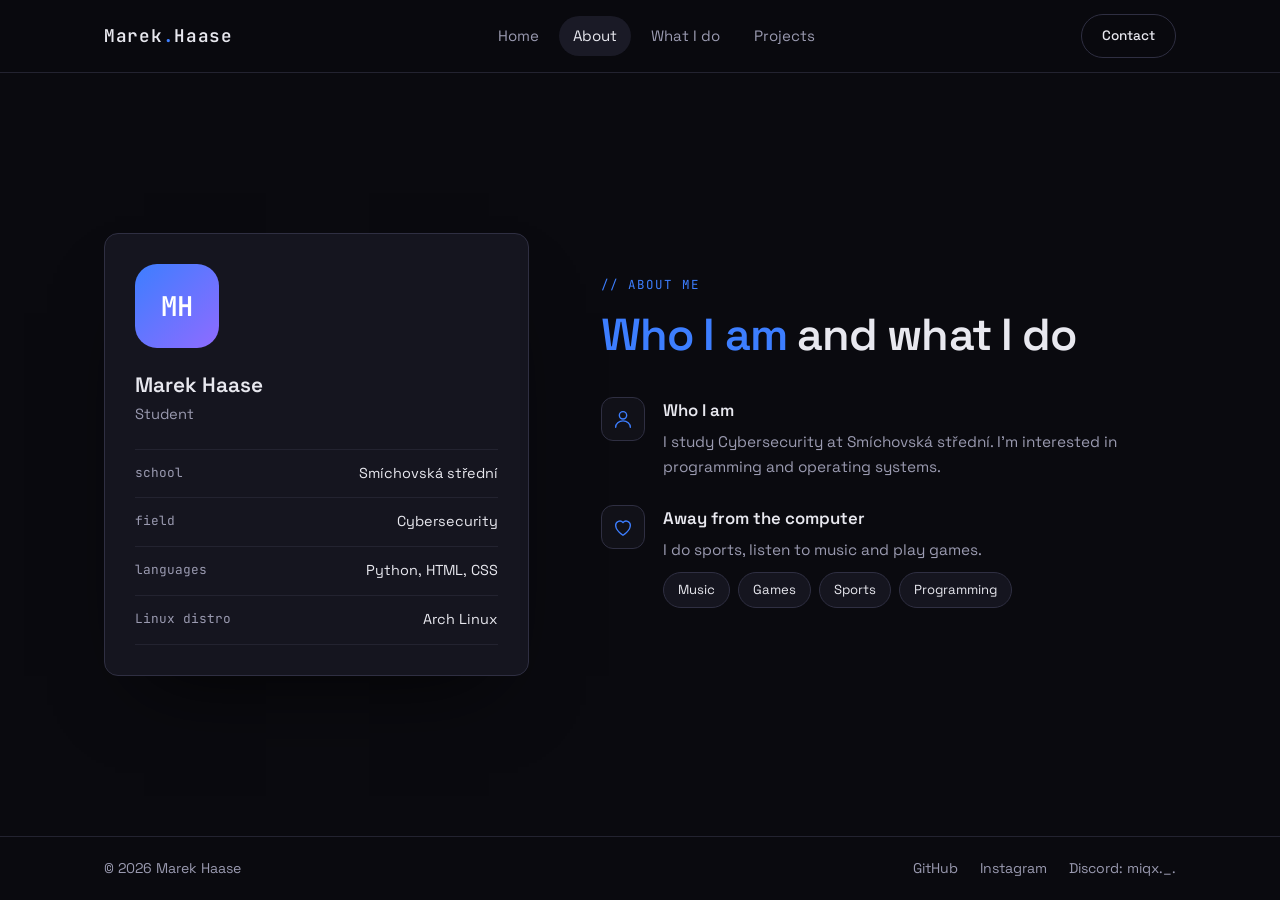
==== about.html @ bb34f5d0 "Add files via upload" ====
<!DOCTYPE html>
<html lang="en">
<head>
<meta charset="UTF-8">
<meta name="viewport" content="width=device-width, initial-scale=1.0">
<title>Marek Haase — About</title>
<meta name="description" content="Who Marek Haase is, what he is into and what he does outside of programming.">
<meta name="theme-color" content="#0a0a0f">
<meta property="og:title" content="Marek Haase — About">
<meta property="og:description" content="Who Marek Haase is, what he is into and what he does outside of programming.">
<meta property="og:type" content="website">
<link rel="icon" href="data:image/svg+xml,%3Csvg xmlns='http://www.w3.org/2000/svg' viewBox='0 0 64 64'%3E%3Crect width='64' height='64' rx='16' fill='%230a0a0f'/%3E%3Ctext x='32' y='43' font-family='monospace' font-size='30' font-weight='700' text-anchor='middle' fill='%233d7eff'%3EM.%3C/text%3E%3C/svg%3E">
<link rel="stylesheet" href="style.css">
<link rel="preconnect" href="https://fonts.googleapis.com">
<link rel="preconnect" href="https://fonts.gstatic.com" crossorigin>
<link href="https://fonts.googleapis.com/css2?family=Space+Grotesk:wght@400;500;600;700&family=JetBrains+Mono:wght@400;500;600&display=swap" rel="stylesheet">
</head>
<body>

<header class="nav">
  <div class="container nav-inner">
    <a href="index.html" class="logo" aria-label="Marek Haase – home">Marek<span>.</span>Haase</a>
    <nav class="nav-links" aria-label="Main navigation">
      <a href="index.html">Home</a>
      <a href="about.html" class="active" aria-current="page">About</a>
      <a href="services.html">What I do</a>
      <a href="projects.html">Projects</a>
    </nav>
    <a href="contact.html" class="btn btn-outline nav-cta">Contact</a>
  </div>
</header>

<main>
<section class="section">
  <div class="container about-grid">
    <div class="profile fade-up">
      <div class="avatar">MH</div>
      <h3>Marek Haase</h3>
      <p class="role">Student</p>
      <ul class="facts">
        <li><span>school</span><span>Smíchovská střední</span></li>
        <li><span>field</span><span>Cybersecurity</span></li>
        <li><span>languages</span><span>Python, HTML, CSS</span></li>
        <li><span>Linux distro</span><span>Arch Linux</span></li>
      </ul>
    </div>
    <div class="about-text fade-up d1">
      <p class="eyebrow">// About me</p>
      <h2 class="section-title"><span class="accent">Who I am</span> and what I do</h2>

      <div class="about-item">
        <div class="about-item-icon"><svg viewBox="0 0 24 24" width="22" height="22" fill="none" stroke="#3d7eff" stroke-width="1.5" stroke-linecap="round" stroke-linejoin="round" aria-hidden="true"><circle cx="12" cy="8" r="4"/><path d="M4 21c0-4 3.5-7 8-7s8 3 8 7"/></svg></div>
        <div>
          <h4>Who I am</h4>
          <p>I study Cybersecurity at Smíchovská střední. I'm interested in programming and operating systems.</p>
        </div>
      </div>

      <div class="about-item">
        <div class="about-item-icon"><svg viewBox="0 0 24 24" width="22" height="22" fill="none" stroke="#3d7eff" stroke-width="1.5" stroke-linecap="round" stroke-linejoin="round" aria-hidden="true"><path d="M12 21s-8-5.2-8-11a4.5 4.5 0 0 1 8-2.8A4.5 4.5 0 0 1 20 10c0 5.8-8 11-8 11z"/></svg></div>
        <div>
          <h4>Away from the computer</h4>
          <p>I do sports, listen to music and play games.</p>
          <div class="chips"><span class="chip">Music</span><span class="chip">Games</span><span class="chip">Sports</span><span class="chip">Programming</span></div>
        </div>
      </div>
    </div>
  </div>
</section>
</main>

<footer class="footer">
  <div class="container footer-inner">
    <span>© 2026 Marek Haase</span>
    <div class="footer-links">
      <a href="https://github.com/miqxik" target="_blank" rel="noopener">GitHub</a>
      <a href="https://www.instagram.com/mrek_h_" target="_blank" rel="noopener">Instagram</a>
      <span>Discord: miqx._.</span>
    </div>
  </div>
</footer>

</body>
</html>
---- style.css ----
:root {
  --bg: #0a0a0f;
  --bg-soft: #111118;
  --surface: #15151f;
  --surface-2: #1a1a26;
  --border: #232330;
  --border-strong: #2f2f42;
  --text: #e8e8ef;
  --text-dim: #9a9ab0;
  --accent: #3d7eff;
  --accent-2: #7aa7ff;
  --accent-soft: #1a2c52;
  --radius: 14px;
  --font-display: 'Space Grotesk', system-ui, sans-serif;
  --font-mono: 'JetBrains Mono', ui-monospace, monospace;
}

* { margin: 0; padding: 0; box-sizing: border-box; }

html { scroll-behavior: smooth; }
body {
  min-height: 100vh;
  min-height: 100dvh;
  display: flex;
  flex-direction: column;
  background: var(--bg);
  color: var(--text);
  font-family: var(--font-display);
  line-height: 1.65;
  -webkit-font-smoothing: antialiased;
}

main { flex: 1; display: flex; flex-direction: column; justify-content: center; }

.container { max-width: 1120px; margin: 0 auto; padding: 0 24px; width: 100%; }

a { color: inherit; text-decoration: none; }
:focus-visible { outline: 2px solid var(--accent-2); outline-offset: 3px; border-radius: 6px; }
::selection { background: var(--accent); color: #fff; }

.accent { color: var(--accent); }
.grad {
  background: linear-gradient(120deg, var(--accent-2), var(--accent) 60%, #8f6bff);
  -webkit-background-clip: text;
  background-clip: text;
  color: transparent;
}

/* ---------- TYPOGRAPHY ---------- */
.eyebrow {
  font-family: var(--font-mono);
  font-size: 0.78rem;
  letter-spacing: 0.16em;
  text-transform: uppercase;
  color: var(--accent);
  margin-bottom: 14px;
}
.eyebrow.center { text-align: center; }

.section-title {
  font-size: clamp(1.9rem, 4.2vw, 2.8rem);
  font-weight: 600;
  line-height: 1.15;
  letter-spacing: -0.02em;
  margin-bottom: 36px;
}
.section-title.center { text-align: center; max-width: 680px; margin: 0 auto 44px; }

/* ---------- BUTTONS ---------- */
.btn {
  display: inline-flex;
  align-items: center;
  gap: 8px;
  padding: 13px 26px;
  border-radius: 999px;
  font-size: 0.95rem;
  font-weight: 500;
  border: 1px solid transparent;
  cursor: pointer;
  transition: transform .15s ease, background .2s ease, border-color .2s ease, color .2s ease, box-shadow .2s ease;
}
.btn:hover { transform: translateY(-2px); }
.btn-primary { background: var(--accent); color: #fff; box-shadow: 0 10px 30px -10px rgba(61,126,255,.7); }
.btn-primary:hover { background: #5b91ff; }
.btn-outline { border-color: var(--border-strong); color: var(--text); }
.btn-outline:hover { border-color: var(--accent); color: var(--accent-2); }
.btn-ghost { color: var(--text-dim); padding: 13px 6px; }
.btn-ghost:hover { color: var(--text); }

/* ---------- NAV ---------- */
.nav {
  position: sticky;
  top: 0;
  z-index: 100;
  background: rgba(10,10,15,.78);
  backdrop-filter: blur(14px);
  -webkit-backdrop-filter: blur(14px);
  border-bottom: 1px solid var(--border);
}
.nav-inner { display: flex; align-items: center; justify-content: space-between; height: 72px; gap: 16px; }
.logo { font-family: var(--font-mono); font-weight: 600; font-size: 1.1rem; letter-spacing: .04em; }
.logo span { color: var(--accent); }
.nav-links { display: flex; gap: 6px; font-size: .94rem; }
.nav-links a {
  position: relative;
  padding: 8px 14px;
  border-radius: 999px;
  color: var(--text-dim);
  transition: color .2s ease, background .2s ease;
}
.nav-links a:hover { color: var(--text); background: var(--surface); }
.nav-links a.active { color: var(--text); background: var(--surface-2); }
.nav-cta { font-size: .85rem; padding: 10px 20px; }

@media (max-width: 760px) {
  .nav-inner { height: auto; flex-wrap: wrap; padding-top: 12px; padding-bottom: 10px; }
  .nav-links {
    order: 3;
    width: 100%;
    overflow-x: auto;
    scrollbar-width: none;
    margin: 0 -6px;
    padding-bottom: 2px;
  }
  .nav-links::-webkit-scrollbar { display: none; }
  .nav-links a { white-space: nowrap; }
}

/* ---------- SHARED SECTION ---------- */
.section { padding: 72px 0; }

.fade-up { animation: fadeUp .7s cubic-bezier(.2,.7,.2,1) both; }
.d1 { animation-delay: .08s; } .d2 { animation-delay: .16s; } .d3 { animation-delay: .24s; } .d4 { animation-delay: .32s; }
@keyframes fadeUp { from { opacity: 0; transform: translateY(18px); } to { opacity: 1; transform: none; } }

/* ---------- HERO ---------- */
.hero {
  position: relative;
  overflow: hidden;
  padding: 84px 0;
  background:
    radial-gradient(circle at 82% 18%, rgba(61,126,255,.16), transparent 48%),
    radial-gradient(circle at 10% 90%, rgba(143,107,255,.08), transparent 45%),
    var(--bg);
}
main > .hero { flex: 1; display: flex; align-items: center; }
.hero::before {
  content: "";
  position: absolute; inset: 0;
  background-image:
    linear-gradient(var(--border) 1px, transparent 1px),
    linear-gradient(90deg, var(--border) 1px, transparent 1px);
  background-size: 56px 56px;
  opacity: .22;
  mask-image: radial-gradient(ellipse at 50% 40%, #000 20%, transparent 75%);
  -webkit-mask-image: radial-gradient(ellipse at 50% 40%, #000 20%, transparent 75%);
  pointer-events: none;
}
.hero-grid {
  position: relative;
  display: grid;
  grid-template-columns: 1.15fr .85fr;
  gap: 64px;
  align-items: center;
}
.hero-text h1 {
  font-size: clamp(2.2rem, 5.6vw, 3.9rem);
  font-weight: 700;
  line-height: 1.08;
  letter-spacing: -.03em;
  margin-bottom: 22px;
}
.hero-sub { color: var(--text-dim); font-size: 1.08rem; max-width: 52ch; margin-bottom: 30px; }
.hero-sub b { color: var(--text); font-weight: 600; }
.hero-actions { display: flex; gap: 14px; flex-wrap: wrap; align-items: center; }

.status {
  display: inline-flex; align-items: center; gap: 10px;
  font-family: var(--font-mono); font-size: .78rem; color: var(--text-dim);
  padding: 7px 14px; border: 1px solid var(--border); border-radius: 999px;
  background: rgba(21,21,31,.7);
  margin-bottom: 26px;
}
.status i { width: 8px; height: 8px; border-radius: 50%; background: #3ddc84; box-shadow: 0 0 0 0 rgba(61,220,132,.6); animation: pulse 2s infinite; }
@keyframes pulse { 70% { box-shadow: 0 0 0 8px rgba(61,220,132,0); } 100% { box-shadow: 0 0 0 0 rgba(61,220,132,0); } }

.terminal {
  background: var(--surface);
  border: 1px solid var(--border-strong);
  border-radius: var(--radius);
  box-shadow: 0 40px 80px -30px rgba(0,0,0,.8), 0 0 0 1px rgba(255,255,255,.02) inset;
  overflow: hidden;
  font-family: var(--font-mono);
  font-size: .86rem;
}
.terminal-bar { display: flex; align-items: center; gap: 8px; padding: 12px 16px; border-bottom: 1px solid var(--border); background: var(--bg-soft); }
.dot { width: 10px; height: 10px; border-radius: 50%; background: var(--border-strong); }
.dot:first-child { background: var(--accent); }
.terminal-title { margin-left: 8px; color: var(--text-dim); font-size: .75rem; }
.terminal-body { padding: 20px 22px 24px; line-height: 1.9; }
.terminal-body .prompt { color: var(--accent-2); }
.terminal-body .out { color: var(--text-dim); display: block; margin-bottom: 8px; }
.terminal-body .out b { color: var(--text); font-weight: 500; }
.cursor { display: inline-block; width: 8px; height: 1em; background: var(--accent); vertical-align: text-bottom; animation: blink 1.1s steps(1) infinite; }
@keyframes blink { 50% { opacity: 0; } }

@media (max-width: 900px) {
  .hero { padding: 56px 0; }
  .hero-grid { grid-template-columns: 1fr; gap: 44px; }
}

/* ---------- CARDS (services) ---------- */
.cards-grid { display: grid; grid-template-columns: repeat(4, 1fr); gap: 16px; }
.card {
  position: relative;
  display: flex;
  flex-direction: column;
  background: var(--surface);
  border: 1px solid var(--border);
  border-radius: var(--radius);
  padding: 26px 22px;
  transition: border-color .2s ease, transform .2s ease, background .2s ease;
}
.card::after {
  content: ""; position: absolute; inset: 0; border-radius: inherit; pointer-events: none;
  background: radial-gradient(circle at 0% 0%, rgba(61,126,255,.12), transparent 55%);
  opacity: 0; transition: opacity .25s ease;
}
.card:hover { border-color: var(--accent); transform: translateY(-5px); }
.card:hover::after { opacity: 1; }
.card-icon {
  width: 48px; height: 48px;
  display: flex; align-items: center; justify-content: center;
  border: 1px solid var(--border-strong);
  border-radius: 12px;
  background: var(--bg-soft);
  margin-bottom: 20px;
}
.card h3 { font-size: 1.08rem; margin-bottom: 8px; font-weight: 600; }
.card p { color: var(--text-dim); font-size: .92rem; margin-bottom: 18px; flex: 1; }
.tag {
  display: inline-block;
  align-self: flex-start;
  font-family: var(--font-mono); font-size: .7rem; letter-spacing: .04em;
  color: var(--accent-2); background: var(--accent-soft);
  padding: 4px 10px; border-radius: 999px;
}

.services-actions { display: flex; justify-content: center; margin-top: 28px; }

@media (max-width: 960px) { .cards-grid { grid-template-columns: repeat(2, 1fr); } }
@media (max-width: 560px) { .cards-grid { grid-template-columns: 1fr; } }

/* ---------- ABOUT ---------- */
.about-grid { display: grid; grid-template-columns: .85fr 1.15fr; gap: 72px; align-items: center; }

.profile {
  background: var(--surface);
  border: 1px solid var(--border-strong);
  border-radius: var(--radius);
  padding: 30px;
  box-shadow: 0 40px 80px -40px rgba(0,0,0,.8);
}
.avatar {
  width: 84px; height: 84px; border-radius: 22px;
  display: flex; align-items: center; justify-content: center;
  font-family: var(--font-mono); font-weight: 600; font-size: 1.7rem;
  background: linear-gradient(135deg, var(--accent), #8f6bff);
  color: #fff; margin-bottom: 20px;
}
.profile h3 { font-size: 1.3rem; font-weight: 600; }
.profile .role { color: var(--text-dim); font-size: .92rem; margin-bottom: 22px; }
.facts { list-style: none; display: grid; gap: 0; border-top: 1px solid var(--border); }
.facts li { display: flex; justify-content: space-between; gap: 16px; padding: 12px 0; border-bottom: 1px solid var(--border); font-size: .9rem; }
.facts li span:first-child { color: var(--text-dim); font-family: var(--font-mono); font-size: .8rem; }
.facts li span:last-child { text-align: right; }

.about-item { display: flex; gap: 18px; margin-bottom: 26px; }
.about-item-icon {
  flex-shrink: 0; width: 44px; height: 44px;
  display: flex; align-items: center; justify-content: center;
  border: 1px solid var(--border-strong); border-radius: 12px; background: var(--bg-soft);
}
.about-item h4 { margin-bottom: 4px; font-weight: 600; font-size: 1.05rem; }
.about-item p { color: var(--text-dim); font-size: .96rem; }

.chips { display: flex; flex-wrap: wrap; gap: 8px; margin-top: 10px; }
.chip { font-size: .82rem; padding: 6px 14px; border: 1px solid var(--border-strong); border-radius: 999px; color: var(--text); background: var(--surface); }

@media (max-width: 900px) { .about-grid { grid-template-columns: 1fr; gap: 44px; } .profile { max-width: 420px; } }

/* ---------- PROJECTS ---------- */
.projects-grid { display: grid; grid-template-columns: repeat(3, 1fr); gap: 20px; }
.project-card {
  display: flex; flex-direction: column;
  background: var(--surface);
  border: 1px solid var(--border);
  border-radius: var(--radius);
  padding: 20px;
  transition: transform .2s ease, border-color .2s ease;
}
.project-card:hover { transform: translateY(-5px); border-color: var(--accent); }
.project-thumb {
  height: 140px; border-radius: 10px; margin-bottom: 20px;
  border: 1px solid var(--border);
  display: flex; align-items: center; justify-content: center;
  font-family: var(--font-mono); font-size: .8rem; color: var(--text-dim);
  background: repeating-linear-gradient(135deg, var(--bg-soft) 0 14px, var(--surface) 14px 28px);
}
.project-thumb.live {
  background: radial-gradient(circle at 30% 20%, rgba(61,126,255,.35), transparent 60%), var(--bg-soft);
  color: var(--accent-2);
}
.project-card h3 { font-size: 1.08rem; margin-bottom: 8px; font-weight: 600; }
.project-card p { color: var(--text-dim); font-size: .92rem; margin-bottom: 18px; flex: 1; }
.project-link { color: var(--accent-2); font-size: .92rem; font-weight: 500; }
.project-link:hover { text-decoration: underline; text-underline-offset: 4px; }
.project-card.soon { opacity: .75; }
.project-card.soon:hover { transform: none; border-color: var(--border); }
.project-card .tag { align-self: flex-start; }

@media (max-width: 900px) { .projects-grid { grid-template-columns: 1fr; } }

/* ---------- CONTACT ---------- */
.contact-inner { display: flex; flex-direction: column; align-items: center; text-align: center; }
.contact-sub { color: var(--text-dim); max-width: 46ch; margin: 0 auto 32px; font-size: 1.05rem; }
.contact-links { display: flex; gap: 12px; flex-wrap: wrap; justify-content: center; margin-top: 22px; }
.contact-box {
  position: relative;
  width: 100%; max-width: 640px;
  padding: 52px 32px;
  border: 1px solid var(--border-strong);
  border-radius: 22px;
  background:
    radial-gradient(circle at 50% 0%, rgba(61,126,255,.16), transparent 60%),
    var(--surface);
}

/* ---------- FOOTER ---------- */
.footer { border-top: 1px solid var(--border); padding: 20px 0; }
.footer-inner { display: flex; justify-content: space-between; align-items: center; flex-wrap: wrap; gap: 14px; color: var(--text-dim); font-size: .88rem; }
.footer-links { display: flex; gap: 22px; flex-wrap: wrap; }
.footer-links a:hover { color: var(--text); }

@media (prefers-reduced-motion: reduce) {
  *, *::before, *::after { animation: none !important; transition: none !important; scroll-behavior: auto !important; }
}
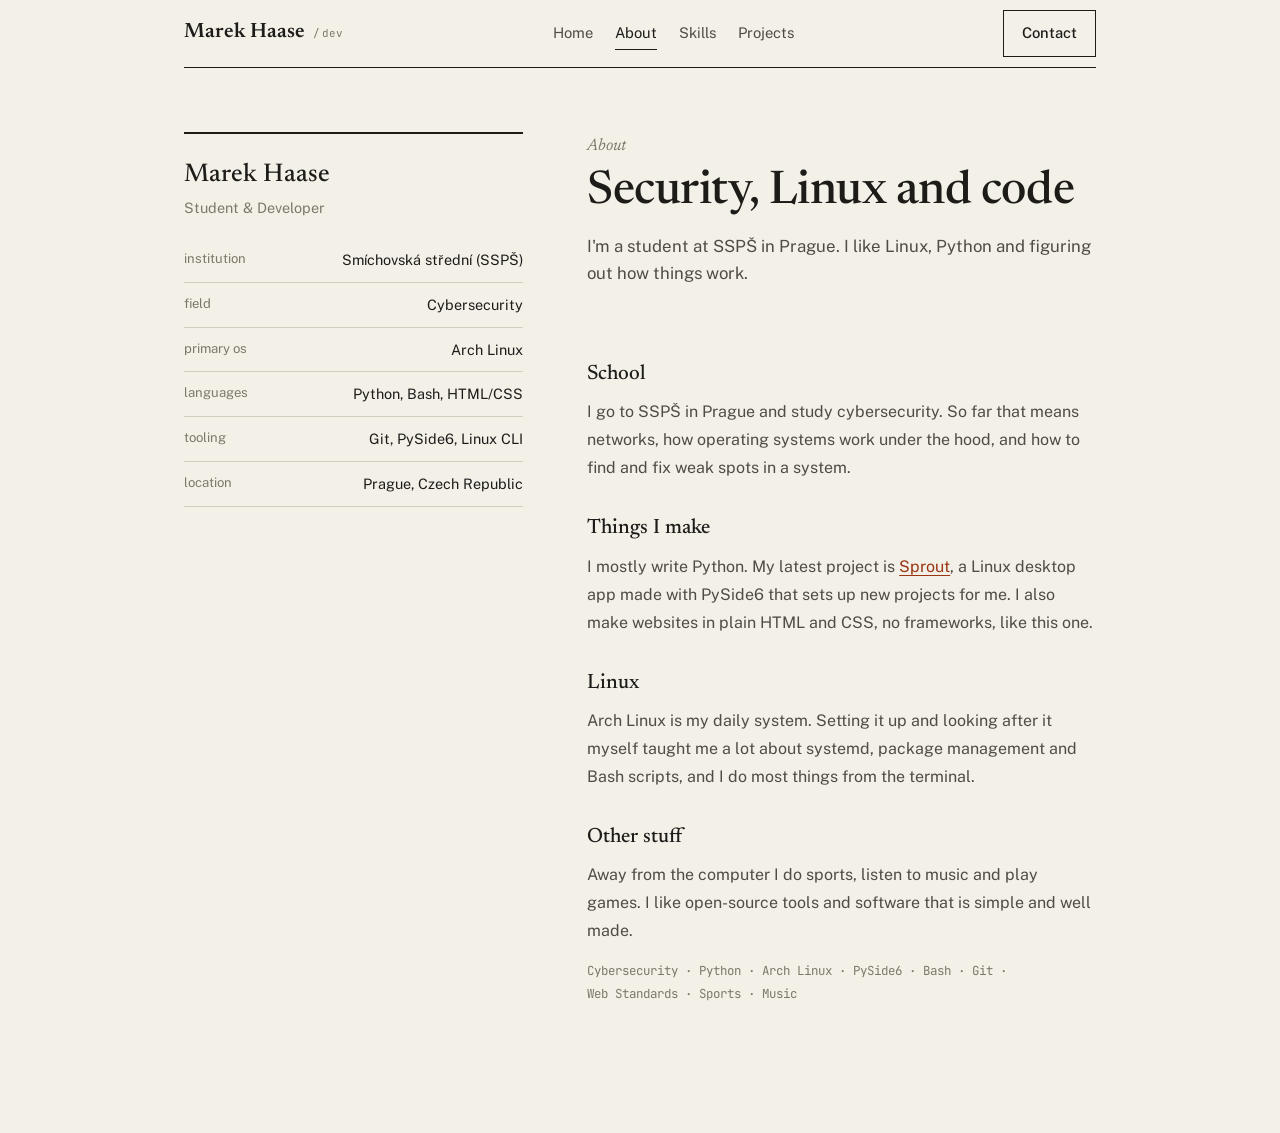
==== commit cd28402d: "edited style and some info" ====
--- a/about.html
+++ b/about.html
@@ -4,26 +4,28 @@
 <meta charset="UTF-8">
 <meta name="viewport" content="width=device-width, initial-scale=1.0">
 <title>Marek Haase — About</title>
-<meta name="description" content="Who Marek Haase is, what he is into and what he does outside of programming.">
-<meta name="theme-color" content="#0a0a0f">
+<meta name="description" content="About Marek Haase: Cybersecurity student at Smíchovská střední průmyslová škola, developer, and Linux enthusiast.">
+<meta name="theme-color" content="#f3f0e8">
 <meta property="og:title" content="Marek Haase — About">
-<meta property="og:description" content="Who Marek Haase is, what he is into and what he does outside of programming.">
+<meta property="og:description" content="About Marek Haase: Cybersecurity student at Smíchovská střední průmyslová škola, developer, and Linux enthusiast.">
 <meta property="og:type" content="website">
-<link rel="icon" href="data:image/svg+xml,%3Csvg xmlns='http://www.w3.org/2000/svg' viewBox='0 0 64 64'%3E%3Crect width='64' height='64' rx='16' fill='%230a0a0f'/%3E%3Ctext x='32' y='43' font-family='monospace' font-size='30' font-weight='700' text-anchor='middle' fill='%233d7eff'%3EM.%3C/text%3E%3C/svg%3E">
+<link rel="icon" href="data:image/svg+xml,%3Csvg xmlns='http://www.w3.org/2000/svg' viewBox='0 0 64 64'%3E%3Crect width='64' height='64' rx='12' fill='%2314171f'/%3E%3Ctext x='32' y='42' font-family='monospace' font-size='26' font-weight='600' text-anchor='middle' fill='%23f1f3f7'%3EMH%3C/text%3E%3C/svg%3E">
 <link rel="stylesheet" href="style.css">
 <link rel="preconnect" href="https://fonts.googleapis.com">
 <link rel="preconnect" href="https://fonts.gstatic.com" crossorigin>
-<link href="https://fonts.googleapis.com/css2?family=Space+Grotesk:wght@400;500;600;700&family=JetBrains+Mono:wght@400;500;600&display=swap" rel="stylesheet">
+<link href="https://fonts.googleapis.com/css2?family=JetBrains+Mono:wght@400;500&family=Newsreader:ital,opsz,wght@0,6..72,400;0,6..72,500;0,6..72,600;1,6..72,400&family=Public+Sans:wght@400;500;600&display=swap" rel="stylesheet">
 </head>
 <body>
 
 <header class="nav">
   <div class="container nav-inner">
-    <a href="index.html" class="logo" aria-label="Marek Haase – home">Marek<span>.</span>Haase</a>
+    <a href="index.html" class="logo" aria-label="Marek Haase – Home">
+      Marek Haase <span class="logo-badge">dev</span>
+    </a>
     <nav class="nav-links" aria-label="Main navigation">
       <a href="index.html">Home</a>
       <a href="about.html" class="active" aria-current="page">About</a>
-      <a href="services.html">What I do</a>
+      <a href="services.html">Skills</a>
       <a href="projects.html">Projects</a>
     </nav>
     <a href="contact.html" class="btn btn-outline nav-cta">Contact</a>
@@ -33,35 +35,59 @@
 <main>
 <section class="section">
   <div class="container about-grid">
-    <div class="profile fade-up">
-      <div class="avatar">MH</div>
-      <h3>Marek Haase</h3>
-      <p class="role">Student</p>
-      <ul class="facts">
-        <li><span>school</span><span>Smíchovská střední</span></li>
-        <li><span>field</span><span>Cybersecurity</span></li>
-        <li><span>languages</span><span>Python, HTML, CSS</span></li>
-        <li><span>Linux distro</span><span>Arch Linux</span></li>
-      </ul>
-    </div>
-    <div class="about-text fade-up d1">
-      <p class="eyebrow">// About me</p>
-      <h2 class="section-title"><span class="accent">Who I am</span> and what I do</h2>
-
-      <div class="about-item">
-        <div class="about-item-icon"><svg viewBox="0 0 24 24" width="22" height="22" fill="none" stroke="#3d7eff" stroke-width="1.5" stroke-linecap="round" stroke-linejoin="round" aria-hidden="true"><circle cx="12" cy="8" r="4"/><path d="M4 21c0-4 3.5-7 8-7s8 3 8 7"/></svg></div>
+    <aside class="about-profile-card">
+      <div class="about-avatar-block">
+        <div class="about-avatar">MH</div>
         <div>
-          <h4>Who I am</h4>
-          <p>I study Cybersecurity at Smíchovská střední. I'm interested in programming and operating systems.</p>
+          <h3>Marek Haase</h3>
+          <p class="role">Student & Developer</p>
         </div>
       </div>
+      <ul class="about-facts">
+        <li><span>institution</span><span>Smíchovská střední (SSPŠ)</span></li>
+        <li><span>field</span><span>Cybersecurity</span></li>
+        <li><span>primary os</span><span>Arch Linux</span></li>
+        <li><span>languages</span><span>Python, Bash, HTML/CSS</span></li>
+        <li><span>tooling</span><span>Git, PySide6, Linux CLI</span></li>
+        <li><span>location</span><span>Prague, Czech Republic</span></li>
+      </ul>
+    </aside>
 
-      <div class="about-item">
-        <div class="about-item-icon"><svg viewBox="0 0 24 24" width="22" height="22" fill="none" stroke="#3d7eff" stroke-width="1.5" stroke-linecap="round" stroke-linejoin="round" aria-hidden="true"><path d="M12 21s-8-5.2-8-11a4.5 4.5 0 0 1 8-2.8A4.5 4.5 0 0 1 20 10c0 5.8-8 11-8 11z"/></svg></div>
-        <div>
-          <h4>Away from the computer</h4>
-          <p>I do sports, listen to music and play games.</p>
-          <div class="chips"><span class="chip">Music</span><span class="chip">Games</span><span class="chip">Sports</span><span class="chip">Programming</span></div>
+    <div class="about-narrative">
+      <div>
+        <p class="eyebrow">About</p>
+        <h1 class="section-title">Security, Linux and code</h1>
+        <p class="section-sub">I'm a student at SSPŠ in Prague. I like Linux, Python and figuring out how things work.</p>
+      </div>
+
+      <div class="about-block">
+        <h4>School</h4>
+        <p>I go to SSPŠ in Prague and study cybersecurity. So far that means networks, how operating systems work under the hood, and how to find and fix weak spots in a system.</p>
+      </div>
+
+      <div class="about-block">
+        <h4>Things I make</h4>
+        <p>I mostly write Python. My latest project is <a href="https://github.com/marekhaase/Sprout" target="_blank" rel="noopener noreferrer" style="color:var(--accent-hover);text-decoration:underline;text-underline-offset:3px;">Sprout</a>, a Linux desktop app made with PySide6 that sets up new projects for me. I also make websites in plain HTML and CSS, no frameworks, like this one.</p>
+      </div>
+
+      <div class="about-block">
+        <h4>Linux</h4>
+        <p>Arch Linux is my daily system. Setting it up and looking after it myself taught me a lot about systemd, package management and Bash scripts, and I do most things from the terminal.</p>
+      </div>
+
+      <div class="about-block">
+        <h4>Other stuff</h4>
+        <p>Away from the computer I do sports, listen to music and play games. I like open-source tools and software that is simple and well made.</p>
+        <div class="chips">
+          <span class="chip">Cybersecurity</span>
+          <span class="chip">Python</span>
+          <span class="chip">Arch Linux</span>
+          <span class="chip">PySide6</span>
+          <span class="chip">Bash</span>
+          <span class="chip">Git</span>
+          <span class="chip">Web Standards</span>
+          <span class="chip">Sports</span>
+          <span class="chip">Music</span>
         </div>
       </div>
     </div>
@@ -69,16 +95,5 @@
 </section>
 </main>
 
-<footer class="footer">
-  <div class="container footer-inner">
-    <span>© 2026 Marek Haase</span>
-    <div class="footer-links">
-      <a href="https://github.com/miqxik" target="_blank" rel="noopener">GitHub</a>
-      <a href="https://www.instagram.com/mrek_h_" target="_blank" rel="noopener">Instagram</a>
-      <span>Discord: miqx._.</span>
-    </div>
-  </div>
-</footer>
-
 </body>
 </html>
--- a/style.css
+++ b/style.css
@@ -1,23 +1,64 @@
+/* ---------- TOKENS ---------- */
 :root {
-  --bg: #0a0a0f;
-  --bg-soft: #111118;
-  --surface: #15151f;
-  --surface-2: #1a1a26;
-  --border: #232330;
-  --border-strong: #2f2f42;
-  --text: #e8e8ef;
-  --text-dim: #9a9ab0;
-  --accent: #3d7eff;
-  --accent-2: #7aa7ff;
-  --accent-soft: #1a2c52;
-  --radius: 14px;
-  --font-display: 'Space Grotesk', system-ui, sans-serif;
-  --font-mono: 'JetBrains Mono', ui-monospace, monospace;
+  --bg: #f3f0e8;
+  --bg-subtle: #ece8dd;
+  --surface: transparent;
+  --surface-raised: #ebe6da;
+  --surface-hover: #e4dfd1;
+
+  --border: #d3cdbd;
+  --border-subtle: #ddd8ca;
+  --border-strong: #1d1c19;
+  --border-focus: #9a3412;
+
+  --text: #1d1c19;
+  --text-secondary: #4f4c44;
+  --text-muted: #7d7869;
+
+  --accent: #9a3412;
+  --accent-hover: #9a3412;
+  --accent-soft: transparent;
+  --accent-border: #9a3412;
+
+  --emerald: #3f6b3a;
+  --emerald-soft: transparent;
+  --emerald-border: #3f6b3a;
+
+  --radius-sm: 0;
+  --radius-md: 0;
+  --radius-lg: 0;
+
+  --font-sans: 'Public Sans', -apple-system, 'Segoe UI', Helvetica, Arial, sans-serif;
+  --font-serif: 'Newsreader', Georgia, 'Times New Roman', serif;
+  --font-mono: 'JetBrains Mono', ui-monospace, Menlo, Consolas, monospace;
+}
+
+@media (prefers-color-scheme: dark) {
+  :root {
+    --bg: #1a1916;
+    --bg-subtle: #22211d;
+    --surface-raised: #26241f;
+    --surface-hover: #2e2b25;
+    --border: #38352e;
+    --border-subtle: #2c2a25;
+    --border-strong: #ece8dd;
+    --border-focus: #e08a62;
+    --text: #ece8dd;
+    --text-secondary: #b6b1a2;
+    --text-muted: #86816f;
+    --accent: #e08a62;
+    --accent-hover: #e08a62;
+    --accent-border: #e08a62;
+    --emerald: #8fbf86;
+    --emerald-border: #8fbf86;
+  }
+  html { color-scheme: dark; }
 }
 
 * { margin: 0; padding: 0; box-sizing: border-box; }
 
-html { scroll-behavior: smooth; }
+html { color-scheme: light; }
+
 body {
   min-height: 100vh;
   min-height: 100dvh;
@@ -25,323 +66,280 @@
   flex-direction: column;
   background: var(--bg);
   color: var(--text);
-  font-family: var(--font-display);
+  font-family: var(--font-sans);
+  font-size: 16px;
   line-height: 1.65;
   -webkit-font-smoothing: antialiased;
 }
 
-main { flex: 1; display: flex; flex-direction: column; justify-content: center; }
-
-.container { max-width: 1120px; margin: 0 auto; padding: 0 24px; width: 100%; }
+main { flex: 1; display: flex; flex-direction: column; }
+
+.container { max-width: 960px; margin: 0 auto; padding: 0 24px; width: 100%; }
 
 a { color: inherit; text-decoration: none; }
-:focus-visible { outline: 2px solid var(--accent-2); outline-offset: 3px; border-radius: 6px; }
-::selection { background: var(--accent); color: #fff; }
-
-.accent { color: var(--accent); }
-.grad {
-  background: linear-gradient(120deg, var(--accent-2), var(--accent) 60%, #8f6bff);
-  -webkit-background-clip: text;
-  background-clip: text;
-  color: transparent;
-}
+
+:focus-visible { outline: 2px solid var(--accent); outline-offset: 3px; }
+
+::selection { background: var(--text); color: var(--bg); }
 
 /* ---------- TYPOGRAPHY ---------- */
 .eyebrow {
-  font-family: var(--font-mono);
-  font-size: 0.78rem;
-  letter-spacing: 0.16em;
-  text-transform: uppercase;
-  color: var(--accent);
+  font-family: var(--font-serif);
+  font-style: italic;
+  font-size: 1.05rem;
+  color: var(--text-muted);
+  margin-bottom: 6px;
+  display: inline-block;
+}
+.eyebrow.center { display: block; text-align: left; }
+
+.section-title {
+  font-family: var(--font-serif);
+  font-size: clamp(2rem, 4.2vw, 2.9rem);
+  font-weight: 500;
+  line-height: 1.12;
+  letter-spacing: -0.01em;
   margin-bottom: 14px;
 }
-.eyebrow.center { text-align: center; }
-
-.section-title {
-  font-size: clamp(1.9rem, 4.2vw, 2.8rem);
-  font-weight: 600;
-  line-height: 1.15;
-  letter-spacing: -0.02em;
-  margin-bottom: 36px;
-}
-.section-title.center { text-align: center; max-width: 680px; margin: 0 auto 44px; }
+.section-title.center { text-align: left; }
+
+.section-sub {
+  color: var(--text-secondary);
+  font-size: 1.05rem;
+  max-width: 56ch;
+  margin-bottom: 40px;
+}
+.section-sub.center { text-align: left; margin-left: 0; margin-right: 0; }
+
+/* the page headers on projects/skills/contact have inline centering; override */
+.section .container > div[style*="text-align: center"] {
+  text-align: left !important;
+  margin-left: 0 !important;
+  margin-right: 0 !important;
+  max-width: 640px !important;
+}
+
+/* ---------- NAV ---------- */
+.nav { background: var(--bg); }
+
+.nav-inner { display: flex; align-items: center; justify-content: space-between; height: 68px; gap: 16px; border-bottom: 1px solid var(--border-strong); }
+
+.logo { font-family: var(--font-serif); font-size: 1.3rem; font-weight: 600; display: inline-flex; align-items: baseline; gap: 8px; }
+
+.logo-badge { font-family: var(--font-mono); font-size: 0.68rem; color: var(--text-muted); font-weight: 400; }
+.logo-badge::before { content: "/"; margin-right: 2px; }
+
+.nav-links { display: flex; align-items: center; gap: 22px; font-size: 0.92rem; }
+
+.nav-links a {
+  padding: 4px 0;
+  color: var(--text-secondary);
+  border-bottom: 1px solid transparent;
+}
+.nav-links a:hover { color: var(--text); border-bottom-color: var(--text-muted); }
+.nav-links a.active { color: var(--text); border-bottom-color: var(--text); }
+
+.nav-cta { font-size: 0.9rem; padding: 6px 14px; }
+
+@media (max-width: 760px) {
+  .nav-inner { height: auto; flex-wrap: wrap; padding-top: 14px; padding-bottom: 14px; }
+  .nav-links { order: 3; width: 100%; overflow-x: auto; scrollbar-width: none; }
+  .nav-links::-webkit-scrollbar { display: none; }
+  .nav-links a { white-space: nowrap; }
+}
 
 /* ---------- BUTTONS ---------- */
 .btn {
-  display: inline-flex;
-  align-items: center;
-  gap: 8px;
-  padding: 13px 26px;
-  border-radius: 999px;
-  font-size: 0.95rem;
-  font-weight: 500;
-  border: 1px solid transparent;
-  cursor: pointer;
-  transition: transform .15s ease, background .2s ease, border-color .2s ease, color .2s ease, box-shadow .2s ease;
-}
-.btn:hover { transform: translateY(-2px); }
-.btn-primary { background: var(--accent); color: #fff; box-shadow: 0 10px 30px -10px rgba(61,126,255,.7); }
-.btn-primary:hover { background: #5b91ff; }
-.btn-outline { border-color: var(--border-strong); color: var(--text); }
-.btn-outline:hover { border-color: var(--accent); color: var(--accent-2); }
-.btn-ghost { color: var(--text-dim); padding: 13px 6px; }
-.btn-ghost:hover { color: var(--text); }
-
-/* ---------- NAV ---------- */
-.nav {
-  position: sticky;
-  top: 0;
-  z-index: 100;
-  background: rgba(10,10,15,.78);
-  backdrop-filter: blur(14px);
-  -webkit-backdrop-filter: blur(14px);
+  display: inline-flex; align-items: center; justify-content: center; gap: 8px;
+  padding: 10px 18px;
+  font-family: inherit; font-size: 0.92rem; font-weight: 500;
+  cursor: pointer; white-space: nowrap;
+  border: 1px solid var(--border-strong);
+  transition: background 0.12s ease, color 0.12s ease;
+}
+.btn-primary { background: var(--text); color: var(--bg); }
+.btn-primary:hover { background: var(--accent); border-color: var(--accent); color: #fff; }
+.btn-outline { background: transparent; color: var(--text); }
+.btn-outline:hover { background: var(--text); color: var(--bg); }
+.btn-ghost {
+  border-color: transparent; background: transparent; color: var(--text-secondary);
+  text-decoration: underline; text-underline-offset: 4px; padding: 10px 6px;
+}
+.btn-ghost:hover { color: var(--accent); }
+
+/* ---------- HERO ---------- */
+.hero { padding: 88px 0 80px; display: flex; align-items: center; }
+main > .hero { flex: 1; }
+
+.hero-grid { display: grid; grid-template-columns: 1.2fr 0.8fr; gap: 64px; align-items: start; }
+
+.status-badge {
+  display: block;
+  font-family: var(--font-mono); font-size: 0.74rem; color: var(--text-muted);
+  margin-bottom: 28px;
+}
+.status-dot { display: none; }
+
+.hero-title {
+  font-family: var(--font-serif);
+  font-size: clamp(3rem, 7vw, 5rem);
+  font-weight: 500; line-height: 1; letter-spacing: -0.02em;
+  margin-bottom: 18px;
+}
+
+.hero-subtitle {
+  font-family: var(--font-serif); font-style: italic;
+  font-size: clamp(1.3rem, 2.4vw, 1.6rem);
+  color: var(--accent);
+  margin-bottom: 22px;
+}
+
+.hero-desc { color: var(--text-secondary); font-size: 1.05rem; margin-bottom: 34px; max-width: 50ch; }
+
+.hero-actions { display: flex; gap: 12px; flex-wrap: wrap; align-items: center; }
+
+/* ---------- SPEC TABLE (hero right) ---------- */
+.spec-card { border-top: 2px solid var(--border-strong); padding-top: 18px; display: flex; flex-direction: column; gap: 14px; }
+
+.spec-header { display: flex; align-items: center; justify-content: space-between; padding-bottom: 14px; border-bottom: 1px solid var(--border); }
+.spec-identity { display: flex; align-items: center; gap: 0; }
+.spec-avatar { display: none; }
+.spec-name { font-family: var(--font-serif); font-weight: 600; font-size: 1.15rem; }
+.spec-handle { font-family: var(--font-mono); font-size: 0.74rem; color: var(--text-muted); }
+.spec-tag { font-family: var(--font-mono); font-size: 0.72rem; color: var(--text-muted); }
+
+.spec-rows { display: grid; gap: 0; }
+.spec-row { display: flex; justify-content: space-between; align-items: baseline; gap: 16px; font-size: 0.9rem; padding: 9px 0; border-bottom: 1px solid var(--border); }
+.spec-row:last-child { border-bottom: none; }
+.spec-row .spec-label { font-size: 0.82rem; color: var(--text-muted); white-space: nowrap; }
+.spec-row .spec-value { text-align: right; }
+.spec-row a { color: var(--accent); text-decoration: underline; text-underline-offset: 3px; }
+
+/* ---------- SECTIONS ---------- */
+.section { padding: 64px 0 88px; }
+
+/* ---------- PROJECTS ---------- */
+.projects-grid { display: grid; grid-template-columns: 1fr; gap: 0; border-top: 2px solid var(--border-strong); }
+
+.project-card {
+  display: grid;
+  grid-template-columns: 170px 1fr;
+  column-gap: 32px;
+  padding: 28px 0;
   border-bottom: 1px solid var(--border);
 }
-.nav-inner { display: flex; align-items: center; justify-content: space-between; height: 72px; gap: 16px; }
-.logo { font-family: var(--font-mono); font-weight: 600; font-size: 1.1rem; letter-spacing: .04em; }
-.logo span { color: var(--accent); }
-.nav-links { display: flex; gap: 6px; font-size: .94rem; }
-.nav-links a {
-  position: relative;
-  padding: 8px 14px;
-  border-radius: 999px;
-  color: var(--text-dim);
-  transition: color .2s ease, background .2s ease;
-}
-.nav-links a:hover { color: var(--text); background: var(--surface); }
-.nav-links a.active { color: var(--text); background: var(--surface-2); }
-.nav-cta { font-size: .85rem; padding: 10px 20px; }
-
-@media (max-width: 760px) {
-  .nav-inner { height: auto; flex-wrap: wrap; padding-top: 12px; padding-bottom: 10px; }
-  .nav-links {
-    order: 3;
-    width: 100%;
-    overflow-x: auto;
-    scrollbar-width: none;
-    margin: 0 -6px;
-    padding-bottom: 2px;
-  }
-  .nav-links::-webkit-scrollbar { display: none; }
-  .nav-links a { white-space: nowrap; }
-}
-
-/* ---------- SHARED SECTION ---------- */
-.section { padding: 72px 0; }
-
-.fade-up { animation: fadeUp .7s cubic-bezier(.2,.7,.2,1) both; }
-.d1 { animation-delay: .08s; } .d2 { animation-delay: .16s; } .d3 { animation-delay: .24s; } .d4 { animation-delay: .32s; }
-@keyframes fadeUp { from { opacity: 0; transform: translateY(18px); } to { opacity: 1; transform: none; } }
-
-/* ---------- HERO ---------- */
-.hero {
-  position: relative;
-  overflow: hidden;
-  padding: 84px 0;
-  background:
-    radial-gradient(circle at 82% 18%, rgba(61,126,255,.16), transparent 48%),
-    radial-gradient(circle at 10% 90%, rgba(143,107,255,.08), transparent 45%),
-    var(--bg);
-}
-main > .hero { flex: 1; display: flex; align-items: center; }
-.hero::before {
-  content: "";
-  position: absolute; inset: 0;
-  background-image:
-    linear-gradient(var(--border) 1px, transparent 1px),
-    linear-gradient(90deg, var(--border) 1px, transparent 1px);
-  background-size: 56px 56px;
-  opacity: .22;
-  mask-image: radial-gradient(ellipse at 50% 40%, #000 20%, transparent 75%);
-  -webkit-mask-image: radial-gradient(ellipse at 50% 40%, #000 20%, transparent 75%);
-  pointer-events: none;
-}
-.hero-grid {
-  position: relative;
-  display: grid;
-  grid-template-columns: 1.15fr .85fr;
-  gap: 64px;
-  align-items: center;
-}
-.hero-text h1 {
-  font-size: clamp(2.2rem, 5.6vw, 3.9rem);
-  font-weight: 700;
-  line-height: 1.08;
-  letter-spacing: -.03em;
-  margin-bottom: 22px;
-}
-.hero-sub { color: var(--text-dim); font-size: 1.08rem; max-width: 52ch; margin-bottom: 30px; }
-.hero-sub b { color: var(--text); font-weight: 600; }
-.hero-actions { display: flex; gap: 14px; flex-wrap: wrap; align-items: center; }
-
-.status {
-  display: inline-flex; align-items: center; gap: 10px;
-  font-family: var(--font-mono); font-size: .78rem; color: var(--text-dim);
-  padding: 7px 14px; border: 1px solid var(--border); border-radius: 999px;
-  background: rgba(21,21,31,.7);
-  margin-bottom: 26px;
-}
-.status i { width: 8px; height: 8px; border-radius: 50%; background: #3ddc84; box-shadow: 0 0 0 0 rgba(61,220,132,.6); animation: pulse 2s infinite; }
-@keyframes pulse { 70% { box-shadow: 0 0 0 8px rgba(61,220,132,0); } 100% { box-shadow: 0 0 0 0 rgba(61,220,132,0); } }
-
-.terminal {
-  background: var(--surface);
-  border: 1px solid var(--border-strong);
-  border-radius: var(--radius);
-  box-shadow: 0 40px 80px -30px rgba(0,0,0,.8), 0 0 0 1px rgba(255,255,255,.02) inset;
-  overflow: hidden;
-  font-family: var(--font-mono);
-  font-size: .86rem;
-}
-.terminal-bar { display: flex; align-items: center; gap: 8px; padding: 12px 16px; border-bottom: 1px solid var(--border); background: var(--bg-soft); }
-.dot { width: 10px; height: 10px; border-radius: 50%; background: var(--border-strong); }
-.dot:first-child { background: var(--accent); }
-.terminal-title { margin-left: 8px; color: var(--text-dim); font-size: .75rem; }
-.terminal-body { padding: 20px 22px 24px; line-height: 1.9; }
-.terminal-body .prompt { color: var(--accent-2); }
-.terminal-body .out { color: var(--text-dim); display: block; margin-bottom: 8px; }
-.terminal-body .out b { color: var(--text); font-weight: 500; }
-.cursor { display: inline-block; width: 8px; height: 1em; background: var(--accent); vertical-align: text-bottom; animation: blink 1.1s steps(1) infinite; }
-@keyframes blink { 50% { opacity: 0; } }
-
+.project-card > * { grid-column: 2; }
+.project-card-header { grid-column: 1; grid-row: 1 / span 5; flex-direction: column; align-items: flex-start; gap: 8px; margin: 0; display: flex; }
+
+.project-meta { font-family: var(--font-mono); font-size: 0.74rem; color: var(--text-muted); }
+.project-badge { font-family: var(--font-mono); font-size: 0.72rem; color: var(--accent); }
+.project-badge::before { content: "● "; font-size: 0.6rem; }
+.project-badge.wip { color: var(--text-muted); }
+
+.project-card h3 { font-family: var(--font-serif); font-size: 1.6rem; font-weight: 500; margin-bottom: 8px; }
+.project-card p { color: var(--text-secondary); font-size: 0.97rem; margin-bottom: 14px; max-width: 62ch; }
+
+.project-tags { display: flex; flex-wrap: wrap; gap: 8px; margin-bottom: 18px; }
+.project-tag { font-family: var(--font-mono); font-size: 0.74rem; padding: 4px 10px; background: var(--surface-raised); color: var(--text-secondary); }
+
+.project-link-cta { font-size: 0.92rem; color: var(--text); text-decoration: underline; text-underline-offset: 4px; text-decoration-color: var(--accent); }
+.project-card:hover .project-link-cta { color: var(--accent); }
+
+/* ---------- SKILLS ---------- */
+.cards-grid { display: grid; grid-template-columns: repeat(2, 1fr); gap: 0 56px; border-top: 2px solid var(--border-strong); }
+
+.skill-card { padding: 26px 0 28px; border-bottom: 1px solid var(--border); display: flex; flex-direction: column; }
+
+.skill-card-top { display: flex; align-items: baseline; gap: 12px; margin-bottom: 10px; }
+.skill-icon { display: none; }
+.skill-card h3 { font-family: var(--font-serif); font-size: 1.45rem; font-weight: 500; }
+.skill-card p { color: var(--text-secondary); font-size: 0.96rem; margin-bottom: 14px; flex: 1; }
+
+.skill-pills { display: flex; flex-wrap: wrap; gap: 2px 0; font-family: var(--font-mono); font-size: 0.76rem; color: var(--text-muted); }
+.skill-pill:not(:last-child)::after { content: " · "; white-space: pre; }
+
+.services-actions { display: flex; justify-content: flex-start; margin-top: 40px; }
+
+/* ---------- ABOUT ---------- */
+.about-grid { display: grid; grid-template-columns: 0.8fr 1.2fr; gap: 64px; align-items: start; }
+
+.about-profile-card { border-top: 2px solid var(--border-strong); padding-top: 20px; }
+.about-avatar-block { display: block; margin-bottom: 18px; }
+.about-avatar { display: none; }
+.about-profile-card h3 { font-family: var(--font-serif); font-size: 1.6rem; font-weight: 500; }
+.about-profile-card .role { color: var(--text-muted); font-size: 0.9rem; }
+
+.about-facts { list-style: none; }
+.about-facts li { display: flex; justify-content: space-between; gap: 16px; padding: 10px 0; border-bottom: 1px solid var(--border); font-size: 0.9rem; }
+.about-facts li span:first-child { color: var(--text-muted); font-size: 0.82rem; }
+.about-facts li span:last-child { text-align: right; }
+
+.about-narrative { display: flex; flex-direction: column; gap: 30px; }
+.about-block h4 { font-family: var(--font-serif); font-size: 1.3rem; font-weight: 500; margin-bottom: 6px; }
+.about-block p { color: var(--text-secondary); font-size: 1rem; line-height: 1.75; }
+
+.chips { display: flex; flex-wrap: wrap; gap: 2px 0; margin-top: 16px; font-family: var(--font-mono); font-size: 0.78rem; color: var(--text-muted); }
+.chip:not(:last-child)::after { content: " · "; white-space: pre; }
+
+/* ---------- CONTACT ---------- */
+.contact-layout { max-width: 680px; margin: 0 auto; }
+
+.contact-card { border-top: 2px solid var(--border-strong); padding: 24px 0 0; margin-bottom: 24px; }
+
+.contact-email-box { display: flex; flex-wrap: wrap; align-items: center; justify-content: space-between; gap: 16px; padding: 0 0 22px; margin: 0 0 22px; border-bottom: 1px solid var(--border); }
+.contact-email-addr { font-family: var(--font-mono); font-size: 0.98rem; word-break: break-all; }
+.contact-email-actions { display: flex; gap: 8px; }
+
+.contact-channels-grid { display: grid; grid-template-columns: repeat(2, 1fr); gap: 0 32px; }
+
+.channel-card {
+  display: flex; align-items: center; justify-content: space-between;
+  padding: 14px 0; background: none; border: 0; border-bottom: 1px solid var(--border);
+  transition: color 0.12s ease;
+}
+button.channel-card { font-family: inherit; font-size: inherit; color: inherit; text-align: left; cursor: pointer; width: 100%; }
+.channel-card:hover { background: none; }
+.channel-card:hover .channel-val { color: var(--accent); }
+
+.channel-info { display: flex; flex-direction: column; }
+.channel-label { font-family: var(--font-mono); font-size: 0.72rem; color: var(--text-muted); }
+.channel-val { font-size: 1rem; font-weight: 500; }
+.channel-arrow { color: var(--text-muted); }
+.channel-card:hover .channel-arrow { color: var(--accent); }
+
+.copy-feedback { font-family: var(--font-mono); font-size: 0.76rem; color: var(--emerald); display: none; margin: -10px 0 18px; }
+
+/* ---------- FOOTER ---------- */
+.footer { padding: 0 0 32px; margin-top: auto; }
+.footer-inner {
+  display: flex; justify-content: space-between; align-items: baseline; flex-wrap: wrap; gap: 12px 24px;
+  border-top: 1px solid var(--border-strong);
+  padding-top: 18px;
+  color: var(--text-muted); font-size: 0.88rem;
+}
+.footer-inner > span { font-family: var(--font-serif); font-size: 0.98rem; }
+.footer-links { display: flex; gap: 6px 22px; flex-wrap: wrap; align-items: baseline; font-size: 0.86rem; }
+.footer-links a { color: var(--text-secondary); text-decoration: underline; text-decoration-color: var(--border); text-underline-offset: 4px; }
+.footer-links a:hover { color: var(--accent); text-decoration-color: var(--accent); }
+.footer-links span { font-family: var(--font-mono); font-size: 0.78rem; color: var(--text-muted); }
+
+/* ---------- RESPONSIVE ---------- */
 @media (max-width: 900px) {
-  .hero { padding: 56px 0; }
-  .hero-grid { grid-template-columns: 1fr; gap: 44px; }
-}
-
-/* ---------- CARDS (services) ---------- */
-.cards-grid { display: grid; grid-template-columns: repeat(4, 1fr); gap: 16px; }
-.card {
-  position: relative;
-  display: flex;
-  flex-direction: column;
-  background: var(--surface);
-  border: 1px solid var(--border);
-  border-radius: var(--radius);
-  padding: 26px 22px;
-  transition: border-color .2s ease, transform .2s ease, background .2s ease;
-}
-.card::after {
-  content: ""; position: absolute; inset: 0; border-radius: inherit; pointer-events: none;
-  background: radial-gradient(circle at 0% 0%, rgba(61,126,255,.12), transparent 55%);
-  opacity: 0; transition: opacity .25s ease;
-}
-.card:hover { border-color: var(--accent); transform: translateY(-5px); }
-.card:hover::after { opacity: 1; }
-.card-icon {
-  width: 48px; height: 48px;
-  display: flex; align-items: center; justify-content: center;
-  border: 1px solid var(--border-strong);
-  border-radius: 12px;
-  background: var(--bg-soft);
-  margin-bottom: 20px;
-}
-.card h3 { font-size: 1.08rem; margin-bottom: 8px; font-weight: 600; }
-.card p { color: var(--text-dim); font-size: .92rem; margin-bottom: 18px; flex: 1; }
-.tag {
-  display: inline-block;
-  align-self: flex-start;
-  font-family: var(--font-mono); font-size: .7rem; letter-spacing: .04em;
-  color: var(--accent-2); background: var(--accent-soft);
-  padding: 4px 10px; border-radius: 999px;
-}
-
-.services-actions { display: flex; justify-content: center; margin-top: 28px; }
-
-@media (max-width: 960px) { .cards-grid { grid-template-columns: repeat(2, 1fr); } }
-@media (max-width: 560px) { .cards-grid { grid-template-columns: 1fr; } }
-
-/* ---------- ABOUT ---------- */
-.about-grid { display: grid; grid-template-columns: .85fr 1.15fr; gap: 72px; align-items: center; }
-
-.profile {
-  background: var(--surface);
-  border: 1px solid var(--border-strong);
-  border-radius: var(--radius);
-  padding: 30px;
-  box-shadow: 0 40px 80px -40px rgba(0,0,0,.8);
-}
-.avatar {
-  width: 84px; height: 84px; border-radius: 22px;
-  display: flex; align-items: center; justify-content: center;
-  font-family: var(--font-mono); font-weight: 600; font-size: 1.7rem;
-  background: linear-gradient(135deg, var(--accent), #8f6bff);
-  color: #fff; margin-bottom: 20px;
-}
-.profile h3 { font-size: 1.3rem; font-weight: 600; }
-.profile .role { color: var(--text-dim); font-size: .92rem; margin-bottom: 22px; }
-.facts { list-style: none; display: grid; gap: 0; border-top: 1px solid var(--border); }
-.facts li { display: flex; justify-content: space-between; gap: 16px; padding: 12px 0; border-bottom: 1px solid var(--border); font-size: .9rem; }
-.facts li span:first-child { color: var(--text-dim); font-family: var(--font-mono); font-size: .8rem; }
-.facts li span:last-child { text-align: right; }
-
-.about-item { display: flex; gap: 18px; margin-bottom: 26px; }
-.about-item-icon {
-  flex-shrink: 0; width: 44px; height: 44px;
-  display: flex; align-items: center; justify-content: center;
-  border: 1px solid var(--border-strong); border-radius: 12px; background: var(--bg-soft);
-}
-.about-item h4 { margin-bottom: 4px; font-weight: 600; font-size: 1.05rem; }
-.about-item p { color: var(--text-dim); font-size: .96rem; }
-
-.chips { display: flex; flex-wrap: wrap; gap: 8px; margin-top: 10px; }
-.chip { font-size: .82rem; padding: 6px 14px; border: 1px solid var(--border-strong); border-radius: 999px; color: var(--text); background: var(--surface); }
-
-@media (max-width: 900px) { .about-grid { grid-template-columns: 1fr; gap: 44px; } .profile { max-width: 420px; } }
-
-/* ---------- PROJECTS ---------- */
-.projects-grid { display: grid; grid-template-columns: repeat(3, 1fr); gap: 20px; }
-.project-card {
-  display: flex; flex-direction: column;
-  background: var(--surface);
-  border: 1px solid var(--border);
-  border-radius: var(--radius);
-  padding: 20px;
-  transition: transform .2s ease, border-color .2s ease;
-}
-.project-card:hover { transform: translateY(-5px); border-color: var(--accent); }
-.project-thumb {
-  height: 140px; border-radius: 10px; margin-bottom: 20px;
-  border: 1px solid var(--border);
-  display: flex; align-items: center; justify-content: center;
-  font-family: var(--font-mono); font-size: .8rem; color: var(--text-dim);
-  background: repeating-linear-gradient(135deg, var(--bg-soft) 0 14px, var(--surface) 14px 28px);
-}
-.project-thumb.live {
-  background: radial-gradient(circle at 30% 20%, rgba(61,126,255,.35), transparent 60%), var(--bg-soft);
-  color: var(--accent-2);
-}
-.project-card h3 { font-size: 1.08rem; margin-bottom: 8px; font-weight: 600; }
-.project-card p { color: var(--text-dim); font-size: .92rem; margin-bottom: 18px; flex: 1; }
-.project-link { color: var(--accent-2); font-size: .92rem; font-weight: 500; }
-.project-link:hover { text-decoration: underline; text-underline-offset: 4px; }
-.project-card.soon { opacity: .75; }
-.project-card.soon:hover { transform: none; border-color: var(--border); }
-.project-card .tag { align-self: flex-start; }
-
-@media (max-width: 900px) { .projects-grid { grid-template-columns: 1fr; } }
-
-/* ---------- CONTACT ---------- */
-.contact-inner { display: flex; flex-direction: column; align-items: center; text-align: center; }
-.contact-sub { color: var(--text-dim); max-width: 46ch; margin: 0 auto 32px; font-size: 1.05rem; }
-.contact-links { display: flex; gap: 12px; flex-wrap: wrap; justify-content: center; margin-top: 22px; }
-.contact-box {
-  position: relative;
-  width: 100%; max-width: 640px;
-  padding: 52px 32px;
-  border: 1px solid var(--border-strong);
-  border-radius: 22px;
-  background:
-    radial-gradient(circle at 50% 0%, rgba(61,126,255,.16), transparent 60%),
-    var(--surface);
-}
-
-/* ---------- FOOTER ---------- */
-.footer { border-top: 1px solid var(--border); padding: 20px 0; }
-.footer-inner { display: flex; justify-content: space-between; align-items: center; flex-wrap: wrap; gap: 14px; color: var(--text-dim); font-size: .88rem; }
-.footer-links { display: flex; gap: 22px; flex-wrap: wrap; }
-.footer-links a:hover { color: var(--text); }
-
+  .hero-grid, .about-grid { grid-template-columns: 1fr; gap: 44px; }
+  .cards-grid { grid-template-columns: 1fr; }
+}
+@media (max-width: 640px) {
+  .hero { padding: 48px 0; }
+  .project-card { grid-template-columns: 1fr; }
+  .project-card > *, .project-card-header { grid-column: 1; grid-row: auto; }
+  .project-card-header { flex-direction: row; gap: 14px; margin-bottom: 8px; }
+  .contact-channels-grid { grid-template-columns: 1fr; }
+}
 @media (prefers-reduced-motion: reduce) {
-  *, *::before, *::after { animation: none !important; transition: none !important; scroll-behavior: auto !important; }
-}
+  *, *::before, *::after { transition: none !important; scroll-behavior: auto !important; }
+}
+
+/* nav + footer lines line up exactly with the text column */
+.nav-inner, .footer-inner { width: min(912px, calc(100% - 48px)); padding-left: 0; padding-right: 0; }
+
+main { padding-bottom: 40px; }
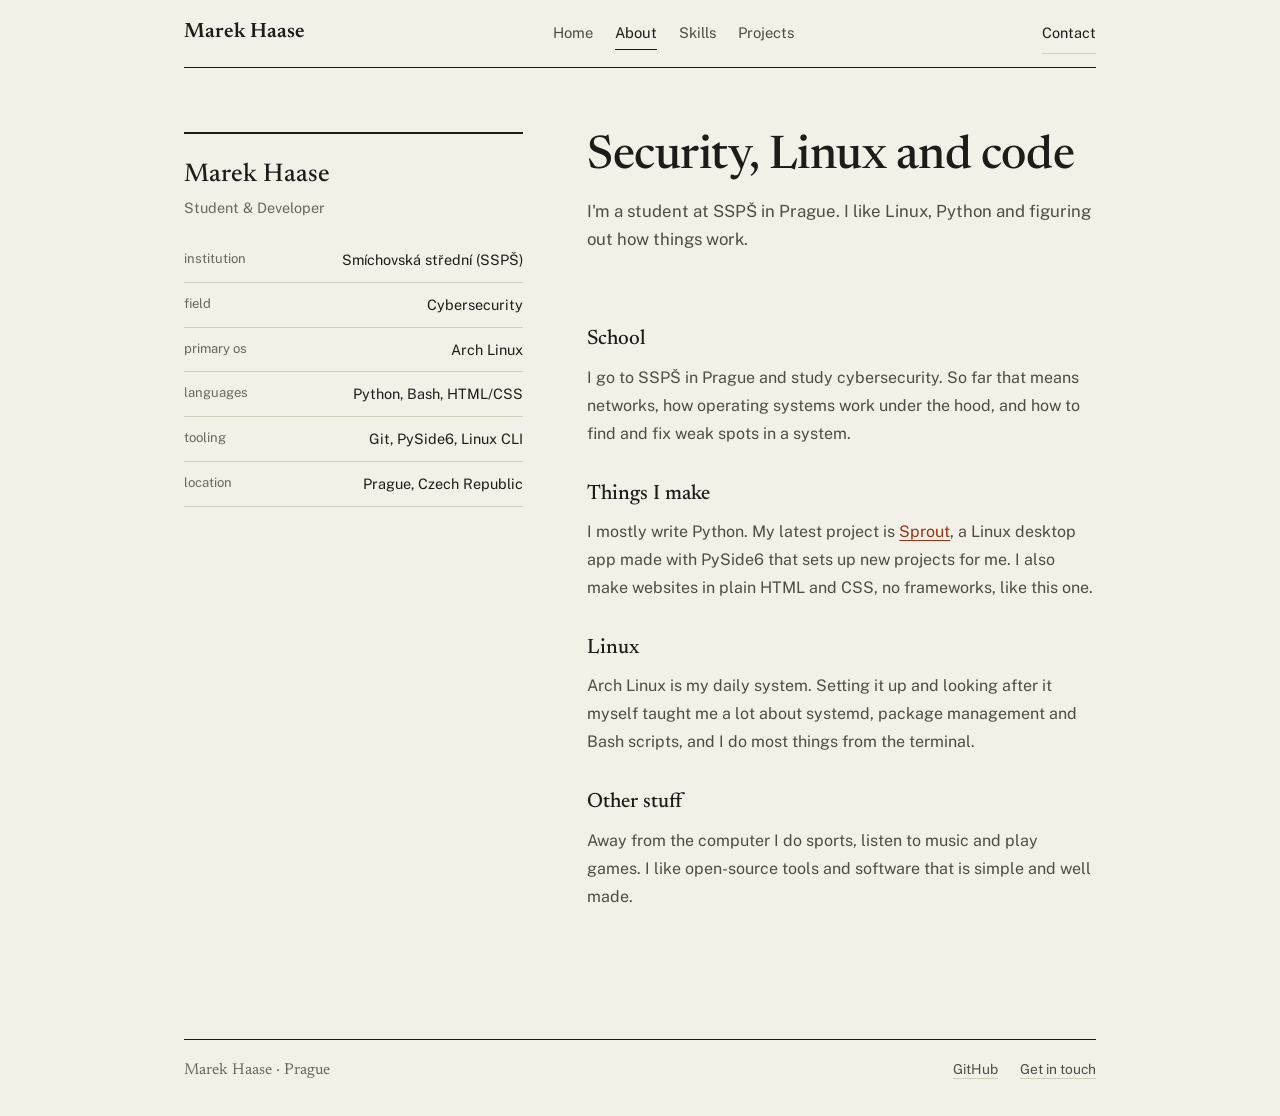
==== commit 61354175: "Refine portfolio around real work and simplify shared presentation" ====
--- a/about.html
+++ b/about.html
@@ -16,11 +16,12 @@
 <link href="https://fonts.googleapis.com/css2?family=JetBrains+Mono:wght@400;500&family=Newsreader:ital,opsz,wght@0,6..72,400;0,6..72,500;0,6..72,600;1,6..72,400&family=Public+Sans:wght@400;500;600&display=swap" rel="stylesheet">
 </head>
 <body>
+<a class="skip-link" href="#main">Skip to content</a>
 
 <header class="nav">
   <div class="container nav-inner">
     <a href="index.html" class="logo" aria-label="Marek Haase – Home">
-      Marek Haase <span class="logo-badge">dev</span>
+      Marek Haase
     </a>
     <nav class="nav-links" aria-label="Main navigation">
       <a href="index.html">Home</a>
@@ -28,18 +29,18 @@
       <a href="services.html">Skills</a>
       <a href="projects.html">Projects</a>
     </nav>
-    <a href="contact.html" class="btn btn-outline nav-cta">Contact</a>
+    <a href="contact.html" class="nav-cta">Contact</a>
   </div>
 </header>
 
-<main>
+<main id="main">
 <section class="section">
   <div class="container about-grid">
     <aside class="about-profile-card">
       <div class="about-avatar-block">
         <div class="about-avatar">MH</div>
         <div>
-          <h3>Marek Haase</h3>
+          <p class="profile-name">Marek Haase</p>
           <p class="role">Student & Developer</p>
         </div>
       </div>
@@ -55,45 +56,42 @@
 
     <div class="about-narrative">
       <div>
-        <p class="eyebrow">About</p>
         <h1 class="section-title">Security, Linux and code</h1>
         <p class="section-sub">I'm a student at SSPŠ in Prague. I like Linux, Python and figuring out how things work.</p>
       </div>
 
       <div class="about-block">
-        <h4>School</h4>
+        <h2>School</h2>
         <p>I go to SSPŠ in Prague and study cybersecurity. So far that means networks, how operating systems work under the hood, and how to find and fix weak spots in a system.</p>
       </div>
 
       <div class="about-block">
-        <h4>Things I make</h4>
+        <h2>Things I make</h2>
         <p>I mostly write Python. My latest project is <a href="https://github.com/marekhaase/Sprout" target="_blank" rel="noopener noreferrer" style="color:var(--accent-hover);text-decoration:underline;text-underline-offset:3px;">Sprout</a>, a Linux desktop app made with PySide6 that sets up new projects for me. I also make websites in plain HTML and CSS, no frameworks, like this one.</p>
       </div>
 
       <div class="about-block">
-        <h4>Linux</h4>
+        <h2>Linux</h2>
         <p>Arch Linux is my daily system. Setting it up and looking after it myself taught me a lot about systemd, package management and Bash scripts, and I do most things from the terminal.</p>
       </div>
 
       <div class="about-block">
-        <h4>Other stuff</h4>
+        <h2>Other stuff</h2>
         <p>Away from the computer I do sports, listen to music and play games. I like open-source tools and software that is simple and well made.</p>
-        <div class="chips">
-          <span class="chip">Cybersecurity</span>
-          <span class="chip">Python</span>
-          <span class="chip">Arch Linux</span>
-          <span class="chip">PySide6</span>
-          <span class="chip">Bash</span>
-          <span class="chip">Git</span>
-          <span class="chip">Web Standards</span>
-          <span class="chip">Sports</span>
-          <span class="chip">Music</span>
-        </div>
       </div>
     </div>
   </div>
 </section>
 </main>
+<footer class="footer">
+  <div class="container footer-inner">
+    <span>Marek Haase · Prague</span>
+    <div class="footer-links">
+      <a href="https://github.com/marekhaase" target="_blank" rel="noopener noreferrer">GitHub</a>
+      <a href="contact.html">Get in touch</a>
+    </div>
+  </div>
+</footer>
 
 </body>
 </html>
--- a/style.css
+++ b/style.css
@@ -13,10 +13,11 @@
 
   --text: #1d1c19;
   --text-secondary: #4f4c44;
-  --text-muted: #7d7869;
+  --text-muted: #6c675b;
 
   --accent: #9a3412;
   --accent-hover: #9a3412;
+  --on-accent: #ffffff;
   --accent-soft: transparent;
   --accent-border: #9a3412;
 
@@ -45,9 +46,10 @@
     --border-focus: #e08a62;
     --text: #ece8dd;
     --text-secondary: #b6b1a2;
-    --text-muted: #86816f;
+    --text-muted: #a39d8c;
     --accent: #e08a62;
     --accent-hover: #e08a62;
+    --on-accent: #1a1916;
     --accent-border: #e08a62;
     --emerald: #8fbf86;
     --emerald-border: #8fbf86;
@@ -57,7 +59,7 @@
 
 * { margin: 0; padding: 0; box-sizing: border-box; }
 
-html { color-scheme: light; }
+html { color-scheme: light dark; scrollbar-color: var(--text-muted) var(--bg); }
 
 body {
   min-height: 100vh;
@@ -83,15 +85,6 @@
 ::selection { background: var(--text); color: var(--bg); }
 
 /* ---------- TYPOGRAPHY ---------- */
-.eyebrow {
-  font-family: var(--font-serif);
-  font-style: italic;
-  font-size: 1.05rem;
-  color: var(--text-muted);
-  margin-bottom: 6px;
-  display: inline-block;
-}
-.eyebrow.center { display: block; text-align: left; }
 
 .section-title {
   font-family: var(--font-serif);
@@ -111,14 +104,6 @@
 }
 .section-sub.center { text-align: left; margin-left: 0; margin-right: 0; }
 
-/* the page headers on projects/skills/contact have inline centering; override */
-.section .container > div[style*="text-align: center"] {
-  text-align: left !important;
-  margin-left: 0 !important;
-  margin-right: 0 !important;
-  max-width: 640px !important;
-}
-
 /* ---------- NAV ---------- */
 .nav { background: var(--bg); }
 
@@ -126,8 +111,6 @@
 
 .logo { font-family: var(--font-serif); font-size: 1.3rem; font-weight: 600; display: inline-flex; align-items: baseline; gap: 8px; }
 
-.logo-badge { font-family: var(--font-mono); font-size: 0.68rem; color: var(--text-muted); font-weight: 400; }
-.logo-badge::before { content: "/"; margin-right: 2px; }
 
 .nav-links { display: flex; align-items: center; gap: 22px; font-size: 0.92rem; }
 
@@ -158,7 +141,7 @@
   transition: background 0.12s ease, color 0.12s ease;
 }
 .btn-primary { background: var(--text); color: var(--bg); }
-.btn-primary:hover { background: var(--accent); border-color: var(--accent); color: #fff; }
+.btn-primary:hover { background: var(--accent); border-color: var(--accent); color: var(--on-accent); }
 .btn-outline { background: transparent; color: var(--text); }
 .btn-outline:hover { background: var(--text); color: var(--bg); }
 .btn-ghost {
@@ -168,52 +151,29 @@
 .btn-ghost:hover { color: var(--accent); }
 
 /* ---------- HERO ---------- */
-.hero { padding: 88px 0 80px; display: flex; align-items: center; }
-main > .hero { flex: 1; }
-
-.hero-grid { display: grid; grid-template-columns: 1.2fr 0.8fr; gap: 64px; align-items: start; }
-
-.status-badge {
-  display: block;
-  font-family: var(--font-mono); font-size: 0.74rem; color: var(--text-muted);
-  margin-bottom: 28px;
-}
-.status-dot { display: none; }
+ .hero { padding: 70px 0 56px; }
+
+
+.intro-grid { display: grid; grid-template-columns: 1fr 1fr; gap: 64px; margin-top: 28px; }
+
 
 .hero-title {
   font-family: var(--font-serif);
-  font-size: clamp(3rem, 7vw, 5rem);
+  font-size: clamp(3.2rem, 8vw, 6rem);
   font-weight: 500; line-height: 1; letter-spacing: -0.02em;
   margin-bottom: 18px;
 }
 
 .hero-subtitle {
-  font-family: var(--font-serif); font-style: italic;
+  font-family: var(--font-serif);
   font-size: clamp(1.3rem, 2.4vw, 1.6rem);
   color: var(--accent);
   margin-bottom: 22px;
 }
 
-.hero-desc { color: var(--text-secondary); font-size: 1.05rem; margin-bottom: 34px; max-width: 50ch; }
-
-.hero-actions { display: flex; gap: 12px; flex-wrap: wrap; align-items: center; }
-
-/* ---------- SPEC TABLE (hero right) ---------- */
-.spec-card { border-top: 2px solid var(--border-strong); padding-top: 18px; display: flex; flex-direction: column; gap: 14px; }
-
-.spec-header { display: flex; align-items: center; justify-content: space-between; padding-bottom: 14px; border-bottom: 1px solid var(--border); }
-.spec-identity { display: flex; align-items: center; gap: 0; }
-.spec-avatar { display: none; }
-.spec-name { font-family: var(--font-serif); font-weight: 600; font-size: 1.15rem; }
-.spec-handle { font-family: var(--font-mono); font-size: 0.74rem; color: var(--text-muted); }
-.spec-tag { font-family: var(--font-mono); font-size: 0.72rem; color: var(--text-muted); }
-
-.spec-rows { display: grid; gap: 0; }
-.spec-row { display: flex; justify-content: space-between; align-items: baseline; gap: 16px; font-size: 0.9rem; padding: 9px 0; border-bottom: 1px solid var(--border); }
-.spec-row:last-child { border-bottom: none; }
-.spec-row .spec-label { font-size: 0.82rem; color: var(--text-muted); white-space: nowrap; }
-.spec-row .spec-value { text-align: right; }
-.spec-row a { color: var(--accent); text-decoration: underline; text-underline-offset: 3px; }
+.hero-desc { color: var(--text-secondary); font-size: 1.05rem; margin-bottom: 16px; max-width: 50ch; }
+
+
 
 /* ---------- SECTIONS ---------- */
 .section { padding: 64px 0 88px; }
@@ -231,16 +191,16 @@
 .project-card > * { grid-column: 2; }
 .project-card-header { grid-column: 1; grid-row: 1 / span 5; flex-direction: column; align-items: flex-start; gap: 8px; margin: 0; display: flex; }
 
-.project-meta { font-family: var(--font-mono); font-size: 0.74rem; color: var(--text-muted); }
+.project-meta { font-size: 0.85rem; color: var(--text-muted); }
 .project-badge { font-family: var(--font-mono); font-size: 0.72rem; color: var(--accent); }
-.project-badge::before { content: "● "; font-size: 0.6rem; }
+
 .project-badge.wip { color: var(--text-muted); }
 
-.project-card h3 { font-family: var(--font-serif); font-size: 1.6rem; font-weight: 500; margin-bottom: 8px; }
+.project-card h2 { font-family: var(--font-serif); font-size: 1.6rem; font-weight: 500; margin-bottom: 8px; }
 .project-card p { color: var(--text-secondary); font-size: 0.97rem; margin-bottom: 14px; max-width: 62ch; }
 
-.project-tags { display: flex; flex-wrap: wrap; gap: 8px; margin-bottom: 18px; }
-.project-tag { font-family: var(--font-mono); font-size: 0.74rem; padding: 4px 10px; background: var(--surface-raised); color: var(--text-secondary); }
+.project-tags { display: flex; flex-wrap: wrap; gap: 16px; margin-bottom: 18px; }
+.project-tag { font-family: var(--font-mono); font-size: 0.78rem; padding: 0; background: transparent; color: var(--text-secondary); }
 
 .project-link-cta { font-size: 0.92rem; color: var(--text); text-decoration: underline; text-underline-offset: 4px; text-decoration-color: var(--accent); }
 .project-card:hover .project-link-cta { color: var(--accent); }
@@ -252,7 +212,7 @@
 
 .skill-card-top { display: flex; align-items: baseline; gap: 12px; margin-bottom: 10px; }
 .skill-icon { display: none; }
-.skill-card h3 { font-family: var(--font-serif); font-size: 1.45rem; font-weight: 500; }
+.skill-card h2 { font-family: var(--font-serif); font-size: 1.45rem; font-weight: 500; }
 .skill-card p { color: var(--text-secondary); font-size: 0.96rem; margin-bottom: 14px; flex: 1; }
 
 .skill-pills { display: flex; flex-wrap: wrap; gap: 2px 0; font-family: var(--font-mono); font-size: 0.76rem; color: var(--text-muted); }
@@ -266,7 +226,7 @@
 .about-profile-card { border-top: 2px solid var(--border-strong); padding-top: 20px; }
 .about-avatar-block { display: block; margin-bottom: 18px; }
 .about-avatar { display: none; }
-.about-profile-card h3 { font-family: var(--font-serif); font-size: 1.6rem; font-weight: 500; }
+.profile-name { font-family: var(--font-serif); font-size: 1.6rem; font-weight: 500; }
 .about-profile-card .role { color: var(--text-muted); font-size: 0.9rem; }
 
 .about-facts { list-style: none; }
@@ -275,7 +235,7 @@
 .about-facts li span:last-child { text-align: right; }
 
 .about-narrative { display: flex; flex-direction: column; gap: 30px; }
-.about-block h4 { font-family: var(--font-serif); font-size: 1.3rem; font-weight: 500; margin-bottom: 6px; }
+.about-block h2 { font-family: var(--font-serif); font-size: 1.3rem; font-weight: 500; margin-bottom: 6px; }
 .about-block p { color: var(--text-secondary); font-size: 1rem; line-height: 1.75; }
 
 .chips { display: flex; flex-wrap: wrap; gap: 2px 0; margin-top: 16px; font-family: var(--font-mono); font-size: 0.78rem; color: var(--text-muted); }
@@ -325,7 +285,7 @@
 
 /* ---------- RESPONSIVE ---------- */
 @media (max-width: 900px) {
-  .hero-grid, .about-grid { grid-template-columns: 1fr; gap: 44px; }
+  .intro-grid, .about-grid { grid-template-columns: 1fr; gap: 44px; }
   .cards-grid { grid-template-columns: 1fr; }
 }
 @media (max-width: 640px) {
@@ -343,3 +303,35 @@
 .nav-inner, .footer-inner { width: min(912px, calc(100% - 48px)); padding-left: 0; padding-right: 0; }
 
 main { padding-bottom: 40px; }
+
+/* Shared editorial details */
+.page-heading { max-width: 640px; margin-bottom: 40px; }
+.text-link { text-decoration: underline; text-underline-offset: 5px; text-decoration-color: var(--accent); }
+.text-link:hover { color: var(--accent); }
+.nav-cta { padding: 8px 0; border-bottom: 1px solid var(--border); }
+.nav-cta:hover, .nav-cta.active { color: var(--accent); border-color: var(--accent); }
+.skip-link { position: absolute; top: -100px; left: 24px; padding: 10px 16px; background: var(--text); color: var(--bg); z-index: 2; }
+.skip-link:focus { top: 8px; }
+.featured { display: grid; grid-template-columns: 1fr 1fr; gap: 64px; padding-top: 32px; padding-bottom: 52px; position: relative; }
+.featured::before { content: ""; position: absolute; top: 0; left: 24px; right: 24px; border-top: 1px solid var(--border-strong); }
+.featured h2 { font-family: var(--font-serif); font-size: 2.8rem; font-weight: 500; line-height: 1.1; margin-bottom: 4px; }
+.featured-copy > p { color: var(--text-secondary); margin-bottom: 18px; }
+.featured-copy .project-context { color: var(--accent); margin-bottom: 20px; }
+.featured-copy .project-tools { font-size: .85rem; color: var(--text-muted); }
+.project-example { margin: 0; padding: 20px 24px; background: var(--bg-subtle); }
+.project-example figcaption { color: var(--text-secondary); font-size: .8rem; }
+.project-example pre { font-family: var(--font-mono); font-size: .82rem; line-height: 1.7; overflow-x: auto; padding: 18px 0; }
+.project-example .text-link { font-size: .85rem; }
+.work-note { margin-top: 28px; color: var(--text-muted); }
+h1, h2 { text-wrap: balance; }
+@media (max-width: 760px) {
+ .nav-inner { display: grid; grid-template-columns: 1fr auto; gap: 8px 16px; }
+ .nav-links { grid-column: 1 / -1; grid-row: 2; justify-content: space-between; gap: 12px; }
+ .nav-links a { padding: 10px 0; }
+ .nav-cta { font-size: .85rem; }
+ .intro-grid, .featured { grid-template-columns: 1fr; gap: 24px; }
+ .hero { padding: 44px 0 36px; }
+ .hero-subtitle { margin-bottom: 0; }
+ .project-example { padding: 18px; }
+ .section { padding-top: 40px; }
+}
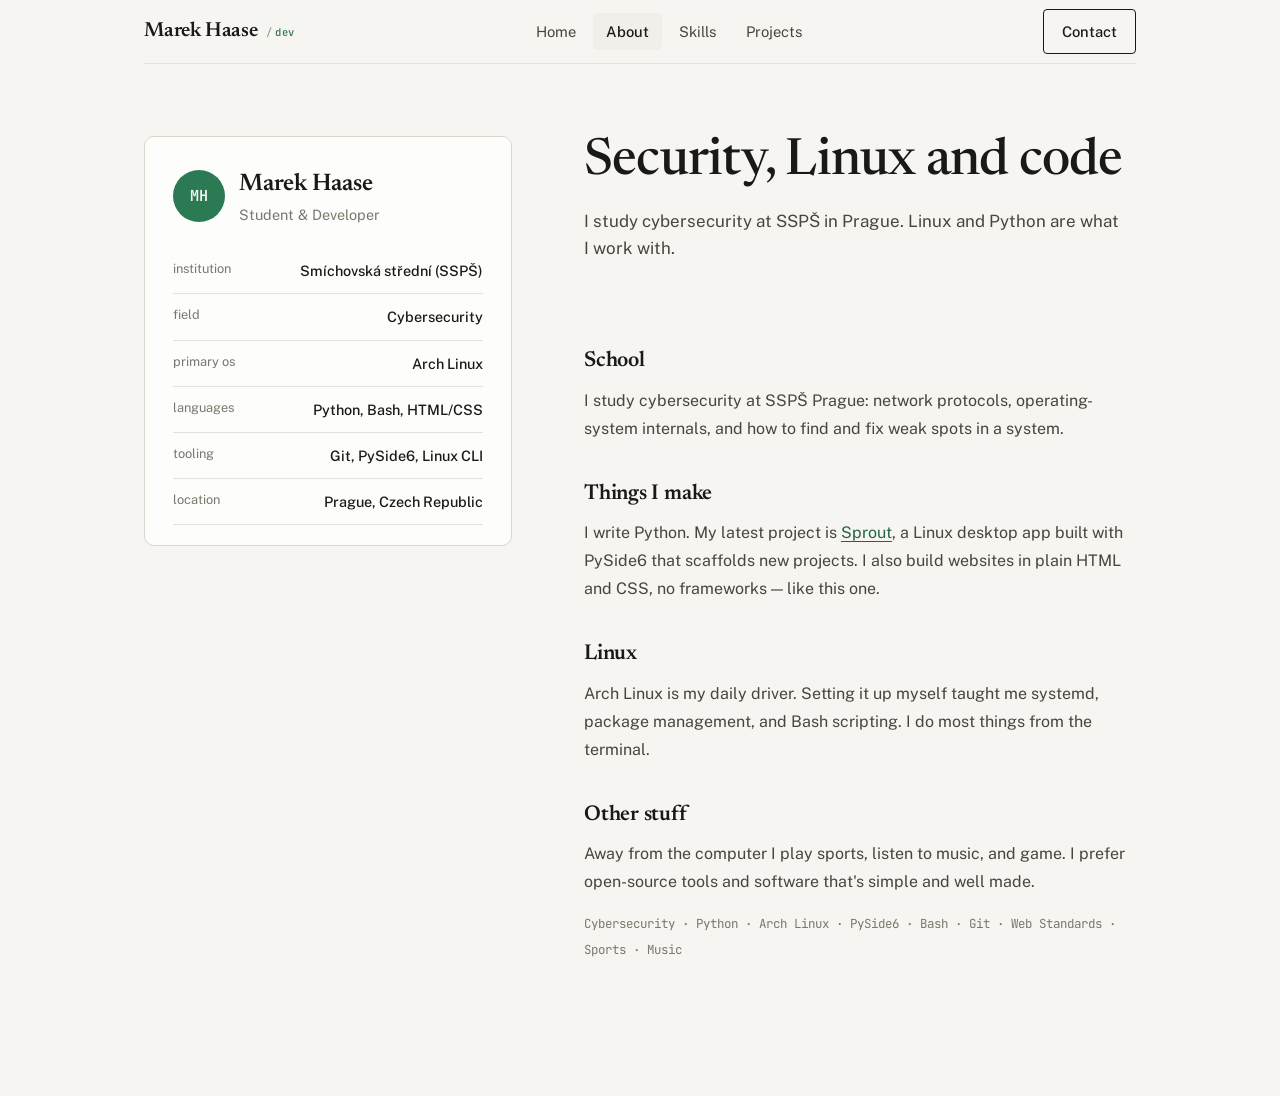
==== commit e7430ad2: "Update portfolio styling and about page" ====
--- a/about.html
+++ b/about.html
@@ -16,12 +16,11 @@
 <link href="https://fonts.googleapis.com/css2?family=JetBrains+Mono:wght@400;500&family=Newsreader:ital,opsz,wght@0,6..72,400;0,6..72,500;0,6..72,600;1,6..72,400&family=Public+Sans:wght@400;500;600&display=swap" rel="stylesheet">
 </head>
 <body>
-<a class="skip-link" href="#main">Skip to content</a>
 
 <header class="nav">
   <div class="container nav-inner">
     <a href="index.html" class="logo" aria-label="Marek Haase – Home">
-      Marek Haase
+      Marek Haase <span class="logo-badge">dev</span>
     </a>
     <nav class="nav-links" aria-label="Main navigation">
       <a href="index.html">Home</a>
@@ -29,18 +28,18 @@
       <a href="services.html">Skills</a>
       <a href="projects.html">Projects</a>
     </nav>
-    <a href="contact.html" class="nav-cta">Contact</a>
+    <a href="contact.html" class="btn btn-outline nav-cta">Contact</a>
   </div>
 </header>
 
-<main id="main">
+<main>
 <section class="section">
   <div class="container about-grid">
     <aside class="about-profile-card">
       <div class="about-avatar-block">
         <div class="about-avatar">MH</div>
         <div>
-          <p class="profile-name">Marek Haase</p>
+          <h3>Marek Haase</h3>
           <p class="role">Student & Developer</p>
         </div>
       </div>
@@ -57,41 +56,43 @@
     <div class="about-narrative">
       <div>
         <h1 class="section-title">Security, Linux and code</h1>
-        <p class="section-sub">I'm a student at SSPŠ in Prague. I like Linux, Python and figuring out how things work.</p>
+        <p class="section-sub">I study cybersecurity at SSPŠ in Prague. Linux and Python are what I work with.</p>
       </div>
 
       <div class="about-block">
-        <h2>School</h2>
-        <p>I go to SSPŠ in Prague and study cybersecurity. So far that means networks, how operating systems work under the hood, and how to find and fix weak spots in a system.</p>
+        <h4>School</h4>
+        <p>I study cybersecurity at SSPŠ Prague: network protocols, operating-system internals, and how to find and fix weak spots in a system.</p>
       </div>
 
       <div class="about-block">
-        <h2>Things I make</h2>
-        <p>I mostly write Python. My latest project is <a href="https://github.com/marekhaase/Sprout" target="_blank" rel="noopener noreferrer" style="color:var(--accent-hover);text-decoration:underline;text-underline-offset:3px;">Sprout</a>, a Linux desktop app made with PySide6 that sets up new projects for me. I also make websites in plain HTML and CSS, no frameworks, like this one.</p>
+        <h4>Things I make</h4>
+        <p>I write Python. My latest project is <a href="https://github.com/marekhaase/Sprout" target="_blank" rel="noopener noreferrer" style="color:var(--accent-hover);text-decoration:underline;text-underline-offset:3px;">Sprout</a>, a Linux desktop app built with PySide6 that scaffolds new projects. I also build websites in plain HTML and CSS, no frameworks — like this one.</p>
       </div>
 
       <div class="about-block">
-        <h2>Linux</h2>
-        <p>Arch Linux is my daily system. Setting it up and looking after it myself taught me a lot about systemd, package management and Bash scripts, and I do most things from the terminal.</p>
+        <h4>Linux</h4>
+        <p>Arch Linux is my daily driver. Setting it up myself taught me systemd, package management, and Bash scripting. I do most things from the terminal.</p>
       </div>
 
       <div class="about-block">
-        <h2>Other stuff</h2>
-        <p>Away from the computer I do sports, listen to music and play games. I like open-source tools and software that is simple and well made.</p>
+        <h4>Other stuff</h4>
+        <p>Away from the computer I play sports, listen to music, and game. I prefer open-source tools and software that's simple and well made.</p>
+        <div class="chips">
+          <span class="chip">Cybersecurity</span>
+          <span class="chip">Python</span>
+          <span class="chip">Arch Linux</span>
+          <span class="chip">PySide6</span>
+          <span class="chip">Bash</span>
+          <span class="chip">Git</span>
+          <span class="chip">Web Standards</span>
+          <span class="chip">Sports</span>
+          <span class="chip">Music</span>
+        </div>
       </div>
     </div>
   </div>
 </section>
 </main>
-<footer class="footer">
-  <div class="container footer-inner">
-    <span>Marek Haase · Prague</span>
-    <div class="footer-links">
-      <a href="https://github.com/marekhaase" target="_blank" rel="noopener noreferrer">GitHub</a>
-      <a href="contact.html">Get in touch</a>
-    </div>
-  </div>
-</footer>
 
 </body>
 </html>
--- a/style.css
+++ b/style.css
@@ -1,33 +1,37 @@
+/* ============================================================
+   Marek Haase — Portfolio
+   Design: editorial-technical. Neutral paper base, one deep
+   green accent (terminal/security echo), hairline rules that
+   align to a 12-col grid. Light + dark.
+   ============================================================ */
+
 /* ---------- TOKENS ---------- */
 :root {
-  --bg: #f3f0e8;
-  --bg-subtle: #ece8dd;
-  --surface: transparent;
-  --surface-raised: #ebe6da;
-  --surface-hover: #e4dfd1;
-
-  --border: #d3cdbd;
-  --border-subtle: #ddd8ca;
-  --border-strong: #1d1c19;
-  --border-focus: #9a3412;
-
-  --text: #1d1c19;
-  --text-secondary: #4f4c44;
-  --text-muted: #6c675b;
-
-  --accent: #9a3412;
-  --accent-hover: #9a3412;
-  --on-accent: #ffffff;
-  --accent-soft: transparent;
-  --accent-border: #9a3412;
-
-  --emerald: #3f6b3a;
-  --emerald-soft: transparent;
-  --emerald-border: #3f6b3a;
-
-  --radius-sm: 0;
-  --radius-md: 0;
-  --radius-lg: 0;
+  --bg: #f6f5f1;
+  --bg-subtle: #efeee8;
+  --surface: #fdfdfb;
+  --surface-raised: #ffffff;
+  --surface-hover: #f0efe9;
+
+  --border: #d9d7cc;
+  --border-subtle: #e5e3d9;
+  --border-strong: #191918;
+  --border-focus: #2c7a54;
+
+  --text: #191918;
+  --text-secondary: #46463f;
+  --text-muted: #7a786c;
+
+  --accent: #2c7a54;
+  --accent-hover: #236444;
+  --accent-soft: #e7f0ea;
+  --accent-border: #2c7a54;
+
+  --on-accent: #f6f5f1;
+
+  --radius-sm: 4px;
+  --radius-md: 6px;
+  --radius-lg: 10px;
 
   --font-sans: 'Public Sans', -apple-system, 'Segoe UI', Helvetica, Arial, sans-serif;
   --font-serif: 'Newsreader', Georgia, 'Times New Roman', serif;
@@ -36,30 +40,30 @@
 
 @media (prefers-color-scheme: dark) {
   :root {
-    --bg: #1a1916;
-    --bg-subtle: #22211d;
-    --surface-raised: #26241f;
-    --surface-hover: #2e2b25;
-    --border: #38352e;
-    --border-subtle: #2c2a25;
-    --border-strong: #ece8dd;
-    --border-focus: #e08a62;
-    --text: #ece8dd;
-    --text-secondary: #b6b1a2;
-    --text-muted: #a39d8c;
-    --accent: #e08a62;
-    --accent-hover: #e08a62;
-    --on-accent: #1a1916;
-    --accent-border: #e08a62;
-    --emerald: #8fbf86;
-    --emerald-border: #8fbf86;
+    --bg: #141413;
+    --bg-subtle: #1b1b19;
+    --surface: #1d1d1b;
+    --surface-raised: #222220;
+    --surface-hover: #2a2a27;
+    --border: #32322e;
+    --border-subtle: #262624;
+    --border-strong: #e8e6df;
+    --border-focus: #6fbf93;
+    --text: #e8e6df;
+    --text-secondary: #b4b1a5;
+    --text-muted: #85826f;
+    --accent: #6fbf93;
+    --accent-hover: #8ccda9;
+    --accent-soft: #1d2c25;
+    --accent-border: #6fbf93;
+    --on-accent: #141413;
   }
   html { color-scheme: dark; }
 }
 
 * { margin: 0; padding: 0; box-sizing: border-box; }
 
-html { color-scheme: light dark; scrollbar-color: var(--text-muted) var(--bg); }
+html { color-scheme: light; }
 
 body {
   min-height: 100vh;
@@ -70,62 +74,102 @@
   color: var(--text);
   font-family: var(--font-sans);
   font-size: 16px;
-  line-height: 1.65;
+  line-height: 1.6;
   -webkit-font-smoothing: antialiased;
 }
 
 main { flex: 1; display: flex; flex-direction: column; }
 
-.container { max-width: 960px; margin: 0 auto; padding: 0 24px; width: 100%; }
+.container { max-width: 1040px; margin: 0 auto; padding: 0 24px; width: 100%; }
 
 a { color: inherit; text-decoration: none; }
 
 :focus-visible { outline: 2px solid var(--accent); outline-offset: 3px; }
 
-::selection { background: var(--text); color: var(--bg); }
+::selection { background: var(--accent); color: var(--on-accent); }
 
 /* ---------- TYPOGRAPHY ---------- */
+.eyebrow {
+  font-family: var(--font-mono);
+  font-size: 0.78rem;
+  letter-spacing: 0.08em;
+  text-transform: uppercase;
+  color: var(--accent);
+  margin-bottom: 14px;
+  display: inline-flex;
+  align-items: center;
+  gap: 10px;
+}
+.eyebrow::before {
+  content: "";
+  width: 22px;
+  height: 1px;
+  background: var(--accent);
+  display: inline-block;
+}
 
 .section-title {
   font-family: var(--font-serif);
-  font-size: clamp(2rem, 4.2vw, 2.9rem);
+  font-size: clamp(2.1rem, 4.4vw, 3.2rem);
   font-weight: 500;
-  line-height: 1.12;
-  letter-spacing: -0.01em;
-  margin-bottom: 14px;
-}
-.section-title.center { text-align: left; }
+  line-height: 1.05;
+  letter-spacing: -0.015em;
+  text-wrap: balance;
+  margin-bottom: 18px;
+}
 
 .section-sub {
   color: var(--text-secondary);
-  font-size: 1.05rem;
-  max-width: 56ch;
-  margin-bottom: 40px;
-}
-.section-sub.center { text-align: left; margin-left: 0; margin-right: 0; }
+  font-size: 1.06rem;
+  max-width: 54ch;
+  margin-bottom: 48px;
+}
+
+/* page headers: keep left-aligned, kill the old inline centering hacks */
+.section .container > div[style*="text-align: center"] {
+  text-align: left !important;
+  margin-left: 0 !important;
+  margin-right: 0 !important;
+  max-width: 100% !important;
+}
+.section .container > div[style*="text-align: center"] .eyebrow { display: inline-flex; }
 
 /* ---------- NAV ---------- */
-.nav { background: var(--bg); }
-
-.nav-inner { display: flex; align-items: center; justify-content: space-between; height: 68px; gap: 16px; border-bottom: 1px solid var(--border-strong); }
-
-.logo { font-family: var(--font-serif); font-size: 1.3rem; font-weight: 600; display: inline-flex; align-items: baseline; gap: 8px; }
-
-
-.nav-links { display: flex; align-items: center; gap: 22px; font-size: 0.92rem; }
+.nav {
+  position: sticky;
+  top: 0;
+  z-index: 20;
+  background: color-mix(in srgb, var(--bg) 86%, transparent);
+  backdrop-filter: blur(10px);
+  -webkit-backdrop-filter: blur(10px);
+}
+
+.nav-inner {
+  display: flex; align-items: center; justify-content: space-between;
+  height: 64px; gap: 20px;
+  border-bottom: 1px solid var(--border-subtle);
+}
+
+.logo { font-family: var(--font-serif); font-size: 1.28rem; font-weight: 600; display: inline-flex; align-items: baseline; gap: 8px; letter-spacing: -0.01em; }
+
+.logo-badge { font-family: var(--font-mono); font-size: 0.66rem; color: var(--accent); font-weight: 500; letter-spacing: 0.04em; }
+.logo-badge::before { content: "/"; margin-right: 3px; opacity: 0.6; }
+
+.nav-links { display: flex; align-items: center; gap: 4px; font-size: 0.92rem; }
 
 .nav-links a {
-  padding: 4px 0;
+  padding: 7px 13px;
   color: var(--text-secondary);
-  border-bottom: 1px solid transparent;
-}
-.nav-links a:hover { color: var(--text); border-bottom-color: var(--text-muted); }
-.nav-links a.active { color: var(--text); border-bottom-color: var(--text); }
-
-.nav-cta { font-size: 0.9rem; padding: 6px 14px; }
+  border-radius: var(--radius-sm);
+  transition: color 0.14s ease, background 0.14s ease;
+}
+.nav-links a:hover { color: var(--text); background: var(--surface-hover); }
+.nav-links a.active { color: var(--text); background: var(--surface-hover); font-weight: 500; }
+
+.nav-cta { font-size: 0.9rem; padding: 7px 15px; }
 
 @media (max-width: 760px) {
-  .nav-inner { height: auto; flex-wrap: wrap; padding-top: 14px; padding-bottom: 14px; }
+  .nav-inner { height: auto; flex-wrap: wrap; padding-top: 12px; padding-bottom: 12px; }
   .nav-links { order: 3; width: 100%; overflow-x: auto; scrollbar-width: none; }
   .nav-links::-webkit-scrollbar { display: none; }
   .nav-links a { white-space: nowrap; }
@@ -138,12 +182,13 @@
   font-family: inherit; font-size: 0.92rem; font-weight: 500;
   cursor: pointer; white-space: nowrap;
   border: 1px solid var(--border-strong);
-  transition: background 0.12s ease, color 0.12s ease;
+  border-radius: var(--radius-sm);
+  transition: background 0.14s ease, color 0.14s ease, border-color 0.14s ease, transform 0.14s ease;
 }
 .btn-primary { background: var(--text); color: var(--bg); }
-.btn-primary:hover { background: var(--accent); border-color: var(--accent); color: var(--on-accent); }
+.btn-primary:hover { background: var(--accent); border-color: var(--accent); color: var(--on-accent); transform: translateY(-1px); }
 .btn-outline { background: transparent; color: var(--text); }
-.btn-outline:hover { background: var(--text); color: var(--bg); }
+.btn-outline:hover { background: var(--text); color: var(--bg); transform: translateY(-1px); }
 .btn-ghost {
   border-color: transparent; background: transparent; color: var(--text-secondary);
   text-decoration: underline; text-underline-offset: 4px; padding: 10px 6px;
@@ -151,32 +196,72 @@
 .btn-ghost:hover { color: var(--accent); }
 
 /* ---------- HERO ---------- */
- .hero { padding: 70px 0 56px; }
-
-
-.intro-grid { display: grid; grid-template-columns: 1fr 1fr; gap: 64px; margin-top: 28px; }
-
+.hero { padding: 96px 0 84px; display: flex; align-items: center; }
+main > .hero { flex: 1; }
+
+.hero-grid { display: grid; grid-template-columns: 1.3fr 0.7fr; gap: 72px; align-items: start; }
+
+.status-badge {
+  display: block;
+  font-family: var(--font-mono); font-size: 0.76rem; color: var(--text-muted);
+  margin-bottom: 30px;
+}
+.status-dot { display: none; }
 
 .hero-title {
   font-family: var(--font-serif);
-  font-size: clamp(3.2rem, 8vw, 6rem);
-  font-weight: 500; line-height: 1; letter-spacing: -0.02em;
-  margin-bottom: 18px;
+  font-size: clamp(3.1rem, 7.2vw, 5.4rem);
+  font-weight: 500; line-height: 0.98; letter-spacing: -0.022em;
+  text-wrap: balance;
+  margin-bottom: 20px;
 }
 
 .hero-subtitle {
-  font-family: var(--font-serif);
-  font-size: clamp(1.3rem, 2.4vw, 1.6rem);
+  font-family: var(--font-serif); font-style: italic;
+  font-size: clamp(1.3rem, 2.4vw, 1.62rem);
   color: var(--accent);
-  margin-bottom: 22px;
-}
-
-.hero-desc { color: var(--text-secondary); font-size: 1.05rem; margin-bottom: 16px; max-width: 50ch; }
-
-
+  margin-bottom: 24px;
+}
+
+.hero-desc { color: var(--text-secondary); font-size: 1.06rem; margin-bottom: 36px; max-width: 48ch; }
+
+.hero-actions { display: flex; gap: 12px; flex-wrap: wrap; align-items: center; }
+
+/* ---------- SPEC TABLE (hero right) ---------- */
+.spec-card {
+  border: 1px solid var(--border);
+  border-radius: var(--radius-lg);
+  background: var(--surface);
+  padding: 22px 22px 12px;
+  display: flex; flex-direction: column; gap: 0;
+}
+
+.spec-header { display: flex; align-items: center; justify-content: space-between; padding-bottom: 16px; border-bottom: 1px solid var(--border-subtle); }
+.spec-identity { display: flex; align-items: center; gap: 12px; }
+.spec-avatar {
+  display: grid; place-items: center;
+  width: 42px; height: 42px; border-radius: 50%;
+  background: var(--accent); color: var(--on-accent);
+  font-family: var(--font-mono); font-size: 0.82rem; font-weight: 600;
+  letter-spacing: 0.02em;
+}
+.spec-name { font-family: var(--font-serif); font-weight: 600; font-size: 1.1rem; line-height: 1.2; }
+.spec-handle { font-family: var(--font-mono); font-size: 0.72rem; color: var(--text-muted); }
+.spec-tag {
+  font-family: var(--font-mono); font-size: 0.7rem;
+  color: var(--accent); background: var(--accent-soft);
+  padding: 3px 9px; border-radius: 999px; letter-spacing: 0.02em;
+}
+
+.spec-rows { display: grid; gap: 0; }
+.spec-row { display: flex; justify-content: space-between; align-items: baseline; gap: 16px; font-size: 0.9rem; padding: 11px 0; border-bottom: 1px solid var(--border-subtle); }
+.spec-row:last-child { border-bottom: none; }
+.spec-row .spec-label { font-size: 0.8rem; color: var(--text-muted); white-space: nowrap; }
+.spec-row .spec-value { text-align: right; font-weight: 500; }
+.spec-row a { color: var(--accent); text-decoration: underline; text-underline-offset: 3px; }
 
 /* ---------- SECTIONS ---------- */
-.section { padding: 64px 0 88px; }
+.section { padding: 72px 0 96px; }
 
 /* ---------- PROJECTS ---------- */
 .projects-grid { display: grid; grid-template-columns: 1fr; gap: 0; border-top: 2px solid var(--border-strong); }
@@ -184,77 +269,111 @@
 .project-card {
   display: grid;
   grid-template-columns: 170px 1fr;
-  column-gap: 32px;
-  padding: 28px 0;
+  column-gap: 40px;
+  padding: 32px 0;
   border-bottom: 1px solid var(--border);
 }
 .project-card > * { grid-column: 2; }
-.project-card-header { grid-column: 1; grid-row: 1 / span 5; flex-direction: column; align-items: flex-start; gap: 8px; margin: 0; display: flex; }
-
-.project-meta { font-size: 0.85rem; color: var(--text-muted); }
-.project-badge { font-family: var(--font-mono); font-size: 0.72rem; color: var(--accent); }
-
-.project-badge.wip { color: var(--text-muted); }
-
-.project-card h2 { font-family: var(--font-serif); font-size: 1.6rem; font-weight: 500; margin-bottom: 8px; }
-.project-card p { color: var(--text-secondary); font-size: 0.97rem; margin-bottom: 14px; max-width: 62ch; }
-
-.project-tags { display: flex; flex-wrap: wrap; gap: 16px; margin-bottom: 18px; }
-.project-tag { font-family: var(--font-mono); font-size: 0.78rem; padding: 0; background: transparent; color: var(--text-secondary); }
-
-.project-link-cta { font-size: 0.92rem; color: var(--text); text-decoration: underline; text-underline-offset: 4px; text-decoration-color: var(--accent); }
+.project-card-header { grid-column: 1; grid-row: 1 / span 5; flex-direction: column; align-items: flex-start; gap: 10px; margin: 0; display: flex; }
+
+.project-meta { font-family: var(--font-mono); font-size: 0.74rem; color: var(--text-muted); }
+.project-badge {
+  font-family: var(--font-mono); font-size: 0.7rem;
+  color: var(--accent); background: var(--accent-soft);
+  padding: 3px 9px; border-radius: 999px; letter-spacing: 0.02em;
+}
+.project-badge::before { content: ""; }
+.project-badge.wip { color: var(--text-muted); background: var(--surface-hover); }
+
+.project-card h3 { font-family: var(--font-serif); font-size: 1.7rem; font-weight: 500; margin-bottom: 10px; letter-spacing: -0.01em; }
+.project-card p { color: var(--text-secondary); font-size: 0.98rem; margin-bottom: 16px; max-width: 62ch; }
+
+.project-tags { display: flex; flex-wrap: wrap; gap: 8px; margin-bottom: 20px; }
+.project-tag {
+  font-family: var(--font-mono); font-size: 0.72rem;
+  padding: 4px 11px; border: 1px solid var(--border);
+  border-radius: 999px; color: var(--text-secondary); background: var(--bg-subtle);
+}
+
+.project-link-cta { font-size: 0.92rem; color: var(--text); text-decoration: underline; text-underline-offset: 4px; text-decoration-color: var(--accent); font-weight: 500; }
 .project-card:hover .project-link-cta { color: var(--accent); }
 
 /* ---------- SKILLS ---------- */
-.cards-grid { display: grid; grid-template-columns: repeat(2, 1fr); gap: 0 56px; border-top: 2px solid var(--border-strong); }
-
-.skill-card { padding: 26px 0 28px; border-bottom: 1px solid var(--border); display: flex; flex-direction: column; }
-
-.skill-card-top { display: flex; align-items: baseline; gap: 12px; margin-bottom: 10px; }
-.skill-icon { display: none; }
-.skill-card h2 { font-family: var(--font-serif); font-size: 1.45rem; font-weight: 500; }
-.skill-card p { color: var(--text-secondary); font-size: 0.96rem; margin-bottom: 14px; flex: 1; }
-
-.skill-pills { display: flex; flex-wrap: wrap; gap: 2px 0; font-family: var(--font-mono); font-size: 0.76rem; color: var(--text-muted); }
+.cards-grid { display: grid; grid-template-columns: repeat(2, 1fr); gap: 24px 32px; border-top: 2px solid var(--border-strong); padding-top: 32px; }
+
+.skill-card {
+  padding: 28px 28px 30px;
+  border: 1px solid var(--border);
+  border-radius: var(--radius-lg);
+  background: var(--surface);
+  display: flex; flex-direction: column;
+  transition: border-color 0.14s ease, transform 0.14s ease;
+}
+.skill-card:hover { border-color: var(--border-strong); transform: translateY(-2px); }
+
+.skill-card-top { display: flex; align-items: center; gap: 13px; margin-bottom: 14px; }
+.skill-icon {
+  display: grid; place-items: center;
+  width: 38px; height: 38px; border-radius: var(--radius-sm);
+  background: var(--accent-soft); color: var(--accent);
+}
+.skill-card h3 { font-family: var(--font-serif); font-size: 1.35rem; font-weight: 600; letter-spacing: -0.01em; }
+.skill-card p { color: var(--text-secondary); font-size: 0.96rem; margin-bottom: 18px; flex: 1; }
+
+.skill-pills { display: flex; flex-wrap: wrap; gap: 6px 0; font-family: var(--font-mono); font-size: 0.76rem; color: var(--text-muted); }
 .skill-pill:not(:last-child)::after { content: " · "; white-space: pre; }
 
-.services-actions { display: flex; justify-content: flex-start; margin-top: 40px; }
+.services-actions { display: flex; justify-content: flex-start; margin-top: 48px; }
 
 /* ---------- ABOUT ---------- */
-.about-grid { display: grid; grid-template-columns: 0.8fr 1.2fr; gap: 64px; align-items: start; }
-
-.about-profile-card { border-top: 2px solid var(--border-strong); padding-top: 20px; }
-.about-avatar-block { display: block; margin-bottom: 18px; }
-.about-avatar { display: none; }
-.profile-name { font-family: var(--font-serif); font-size: 1.6rem; font-weight: 500; }
+.about-grid { display: grid; grid-template-columns: 0.8fr 1.2fr; gap: 72px; align-items: start; }
+
+.about-profile-card {
+  border: 1px solid var(--border);
+  border-radius: var(--radius-lg);
+  background: var(--surface);
+  padding: 28px 28px 20px;
+}
+.about-avatar-block { display: flex; align-items: center; gap: 14px; margin-bottom: 22px; }
+.about-avatar {
+  display: grid; place-items: center;
+  width: 52px; height: 52px; border-radius: 50%;
+  background: var(--accent); color: var(--on-accent);
+  font-family: var(--font-mono); font-size: 0.95rem; font-weight: 600;
+}
+.about-profile-card h3 { font-family: var(--font-serif); font-size: 1.5rem; font-weight: 600; letter-spacing: -0.01em; }
 .about-profile-card .role { color: var(--text-muted); font-size: 0.9rem; }
 
 .about-facts { list-style: none; }
-.about-facts li { display: flex; justify-content: space-between; gap: 16px; padding: 10px 0; border-bottom: 1px solid var(--border); font-size: 0.9rem; }
-.about-facts li span:first-child { color: var(--text-muted); font-size: 0.82rem; }
-.about-facts li span:last-child { text-align: right; }
-
-.about-narrative { display: flex; flex-direction: column; gap: 30px; }
-.about-block h2 { font-family: var(--font-serif); font-size: 1.3rem; font-weight: 500; margin-bottom: 6px; }
+.about-facts li { display: flex; justify-content: space-between; gap: 16px; padding: 11px 0; border-bottom: 1px solid var(--border-subtle); font-size: 0.9rem; }
+.about-facts li span:first-child { color: var(--text-muted); font-size: 0.8rem; }
+.about-facts li span:last-child { text-align: right; font-weight: 500; }
+
+.about-narrative { display: flex; flex-direction: column; gap: 34px; }
+.about-block h4 { font-family: var(--font-serif); font-size: 1.35rem; font-weight: 600; margin-bottom: 8px; letter-spacing: -0.01em; }
 .about-block p { color: var(--text-secondary); font-size: 1rem; line-height: 1.75; }
-
-.chips { display: flex; flex-wrap: wrap; gap: 2px 0; margin-top: 16px; font-family: var(--font-mono); font-size: 0.78rem; color: var(--text-muted); }
+.about-block a { color: var(--accent); text-decoration: underline; text-underline-offset: 3px; }
+
+.chips { display: flex; flex-wrap: wrap; gap: 6px 0; margin-top: 18px; font-family: var(--font-mono); font-size: 0.78rem; color: var(--text-muted); }
 .chip:not(:last-child)::after { content: " · "; white-space: pre; }
 
 /* ---------- CONTACT ---------- */
-.contact-layout { max-width: 680px; margin: 0 auto; }
-
-.contact-card { border-top: 2px solid var(--border-strong); padding: 24px 0 0; margin-bottom: 24px; }
-
-.contact-email-box { display: flex; flex-wrap: wrap; align-items: center; justify-content: space-between; gap: 16px; padding: 0 0 22px; margin: 0 0 22px; border-bottom: 1px solid var(--border); }
+.contact-layout { max-width: 720px; margin: 0 auto; }
+
+.contact-card { border-top: 2px solid var(--border-strong); padding: 28px 0 0; margin-bottom: 24px; }
+
+.contact-email-box {
+  display: flex; flex-wrap: wrap; align-items: center; justify-content: space-between; gap: 16px;
+  padding: 0 0 24px; margin: 0 0 24px; border-bottom: 1px solid var(--border);
+}
 .contact-email-addr { font-family: var(--font-mono); font-size: 0.98rem; word-break: break-all; }
 .contact-email-actions { display: flex; gap: 8px; }
 
-.contact-channels-grid { display: grid; grid-template-columns: repeat(2, 1fr); gap: 0 32px; }
+.contact-channels-grid { display: grid; grid-template-columns: repeat(2, 1fr); gap: 0 40px; }
 
 .channel-card {
   display: flex; align-items: center; justify-content: space-between;
-  padding: 14px 0; background: none; border: 0; border-bottom: 1px solid var(--border);
+  padding: 16px 0; background: none; border: 0; border-bottom: 1px solid var(--border);
   transition: color 0.12s ease;
 }
 button.channel-card { font-family: inherit; font-size: inherit; color: inherit; text-align: left; cursor: pointer; width: 100%; }
@@ -267,14 +386,14 @@
 .channel-arrow { color: var(--text-muted); }
 .channel-card:hover .channel-arrow { color: var(--accent); }
 
-.copy-feedback { font-family: var(--font-mono); font-size: 0.76rem; color: var(--emerald); display: none; margin: -10px 0 18px; }
+.copy-feedback { font-family: var(--font-mono); font-size: 0.76rem; color: var(--accent); display: none; margin: -10px 0 18px; }
 
 /* ---------- FOOTER ---------- */
-.footer { padding: 0 0 32px; margin-top: auto; }
+.footer { padding: 0 0 36px; margin-top: auto; }
 .footer-inner {
   display: flex; justify-content: space-between; align-items: baseline; flex-wrap: wrap; gap: 12px 24px;
   border-top: 1px solid var(--border-strong);
-  padding-top: 18px;
+  padding-top: 20px;
   color: var(--text-muted); font-size: 0.88rem;
 }
 .footer-inner > span { font-family: var(--font-serif); font-size: 0.98rem; }
@@ -285,53 +404,22 @@
 
 /* ---------- RESPONSIVE ---------- */
 @media (max-width: 900px) {
-  .intro-grid, .about-grid { grid-template-columns: 1fr; gap: 44px; }
+  .hero-grid, .about-grid { grid-template-columns: 1fr; gap: 48px; }
   .cards-grid { grid-template-columns: 1fr; }
 }
 @media (max-width: 640px) {
-  .hero { padding: 48px 0; }
+  .hero { padding: 56px 0; }
   .project-card { grid-template-columns: 1fr; }
   .project-card > *, .project-card-header { grid-column: 1; grid-row: auto; }
-  .project-card-header { flex-direction: row; gap: 14px; margin-bottom: 8px; }
+  .project-card-header { flex-direction: row; gap: 14px; margin-bottom: 10px; }
   .contact-channels-grid { grid-template-columns: 1fr; }
+  .contact-email-box { flex-direction: column; align-items: flex-start; }
 }
 @media (prefers-reduced-motion: reduce) {
   *, *::before, *::after { transition: none !important; scroll-behavior: auto !important; }
 }
 
 /* nav + footer lines line up exactly with the text column */
-.nav-inner, .footer-inner { width: min(912px, calc(100% - 48px)); padding-left: 0; padding-right: 0; }
+.nav-inner, .footer-inner { width: min(992px, calc(100% - 48px)); padding-left: 0; padding-right: 0; }
 
 main { padding-bottom: 40px; }
-
-/* Shared editorial details */
-.page-heading { max-width: 640px; margin-bottom: 40px; }
-.text-link { text-decoration: underline; text-underline-offset: 5px; text-decoration-color: var(--accent); }
-.text-link:hover { color: var(--accent); }
-.nav-cta { padding: 8px 0; border-bottom: 1px solid var(--border); }
-.nav-cta:hover, .nav-cta.active { color: var(--accent); border-color: var(--accent); }
-.skip-link { position: absolute; top: -100px; left: 24px; padding: 10px 16px; background: var(--text); color: var(--bg); z-index: 2; }
-.skip-link:focus { top: 8px; }
-.featured { display: grid; grid-template-columns: 1fr 1fr; gap: 64px; padding-top: 32px; padding-bottom: 52px; position: relative; }
-.featured::before { content: ""; position: absolute; top: 0; left: 24px; right: 24px; border-top: 1px solid var(--border-strong); }
-.featured h2 { font-family: var(--font-serif); font-size: 2.8rem; font-weight: 500; line-height: 1.1; margin-bottom: 4px; }
-.featured-copy > p { color: var(--text-secondary); margin-bottom: 18px; }
-.featured-copy .project-context { color: var(--accent); margin-bottom: 20px; }
-.featured-copy .project-tools { font-size: .85rem; color: var(--text-muted); }
-.project-example { margin: 0; padding: 20px 24px; background: var(--bg-subtle); }
-.project-example figcaption { color: var(--text-secondary); font-size: .8rem; }
-.project-example pre { font-family: var(--font-mono); font-size: .82rem; line-height: 1.7; overflow-x: auto; padding: 18px 0; }
-.project-example .text-link { font-size: .85rem; }
-.work-note { margin-top: 28px; color: var(--text-muted); }
-h1, h2 { text-wrap: balance; }
-@media (max-width: 760px) {
- .nav-inner { display: grid; grid-template-columns: 1fr auto; gap: 8px 16px; }
- .nav-links { grid-column: 1 / -1; grid-row: 2; justify-content: space-between; gap: 12px; }
- .nav-links a { padding: 10px 0; }
- .nav-cta { font-size: .85rem; }
- .intro-grid, .featured { grid-template-columns: 1fr; gap: 24px; }
- .hero { padding: 44px 0 36px; }
- .hero-subtitle { margin-bottom: 0; }
- .project-example { padding: 18px; }
- .section { padding-top: 40px; }
-}
